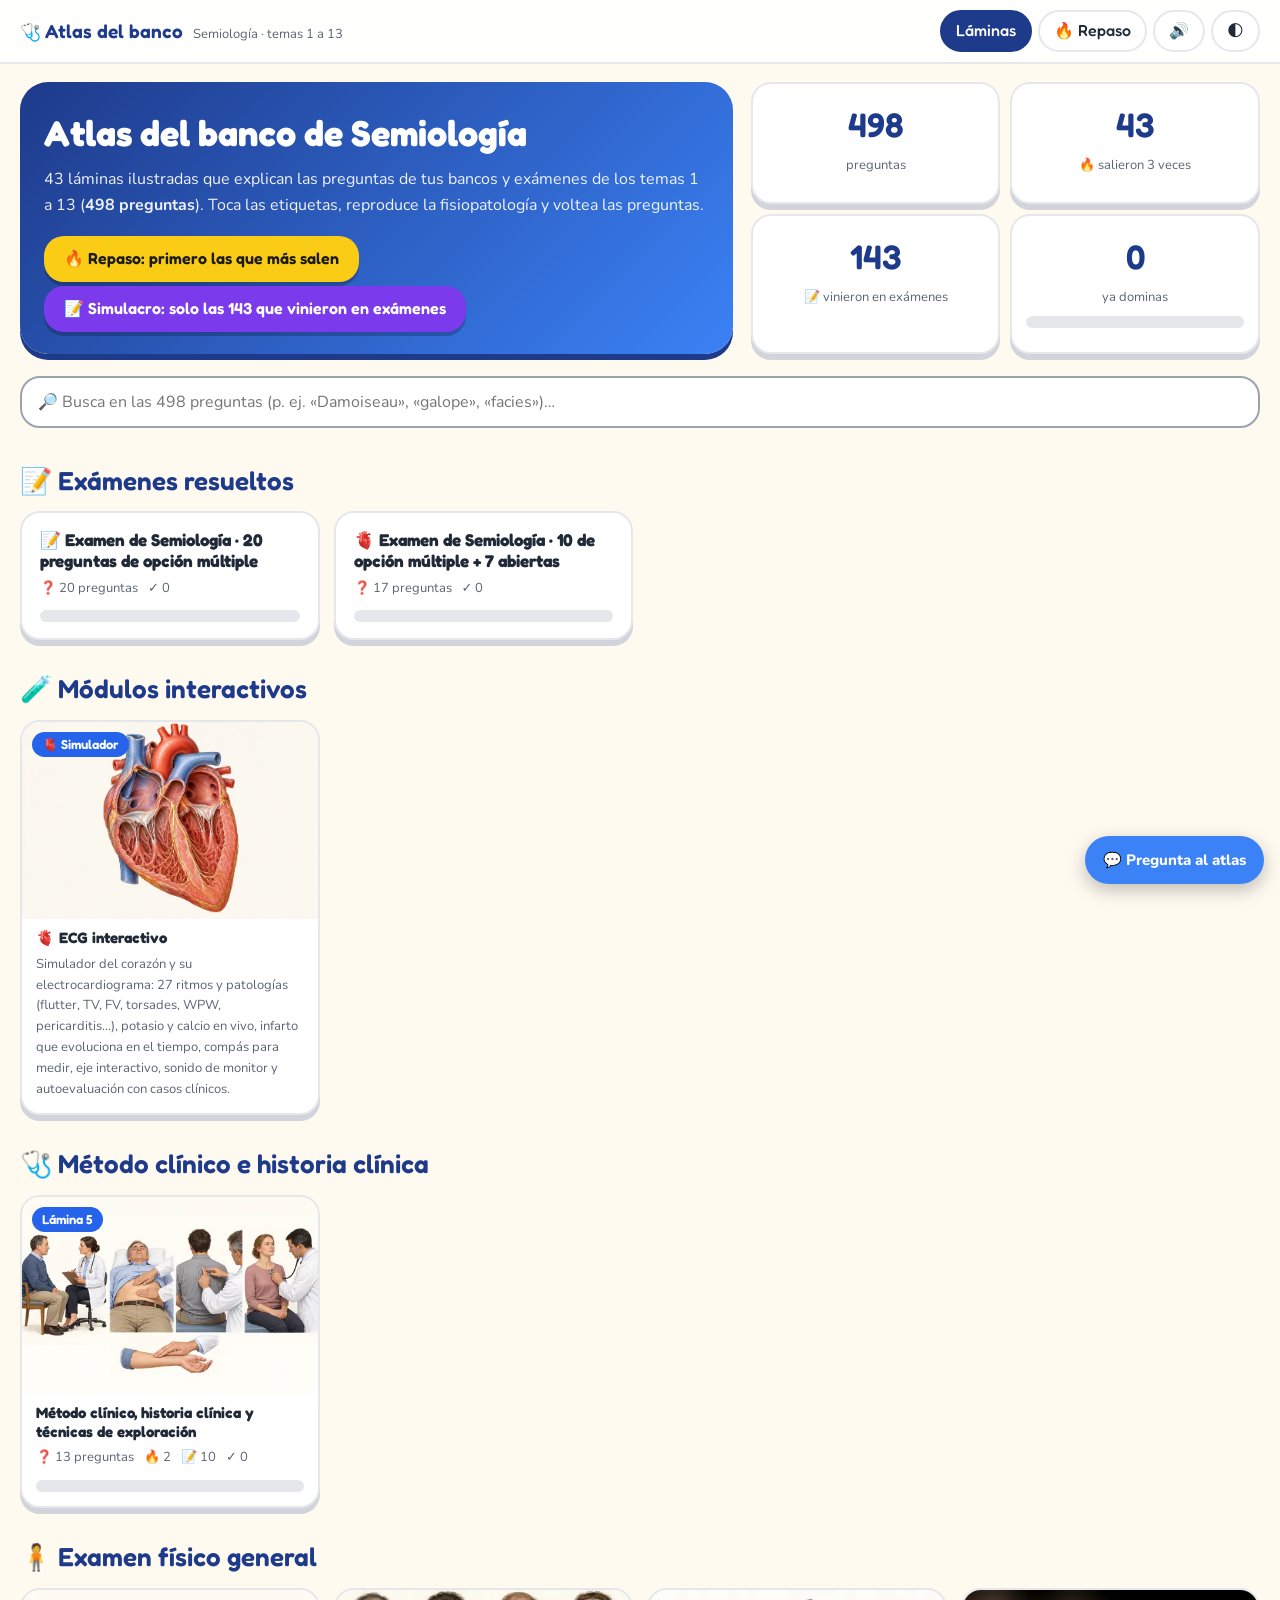
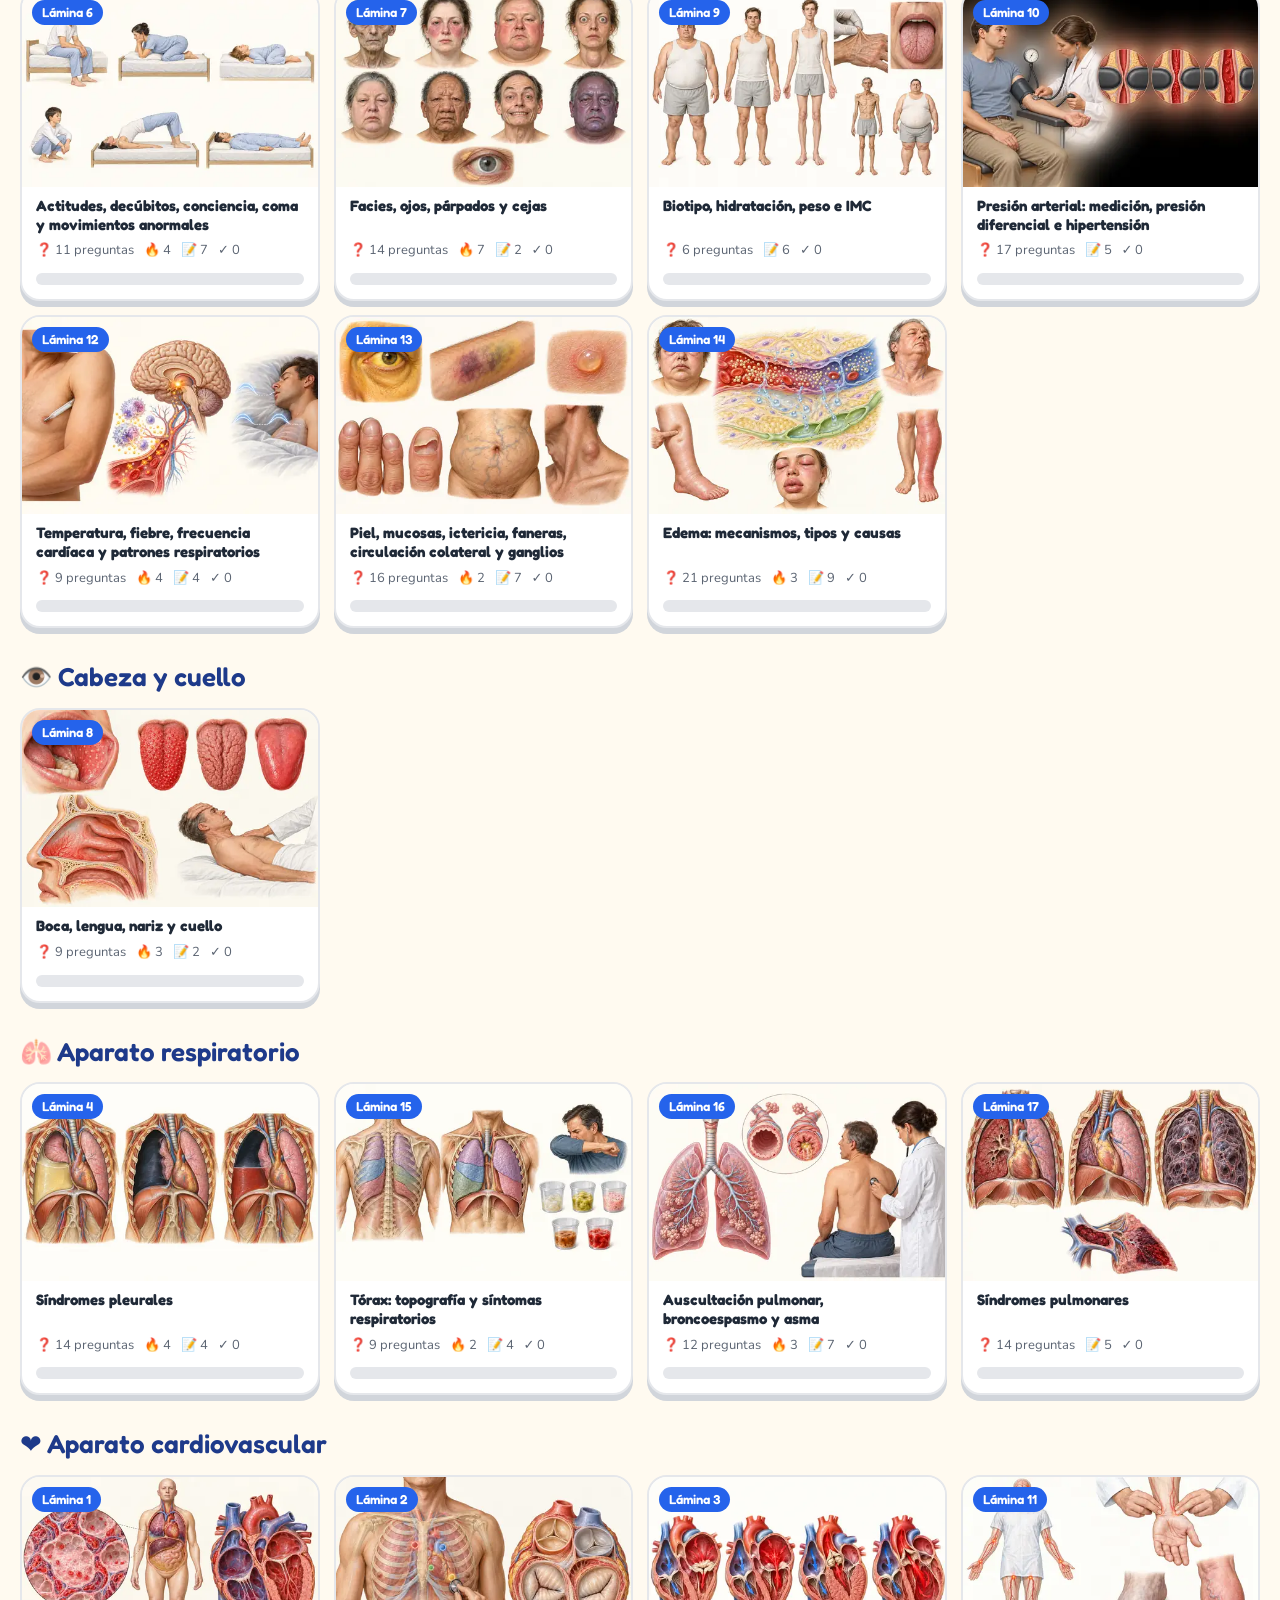
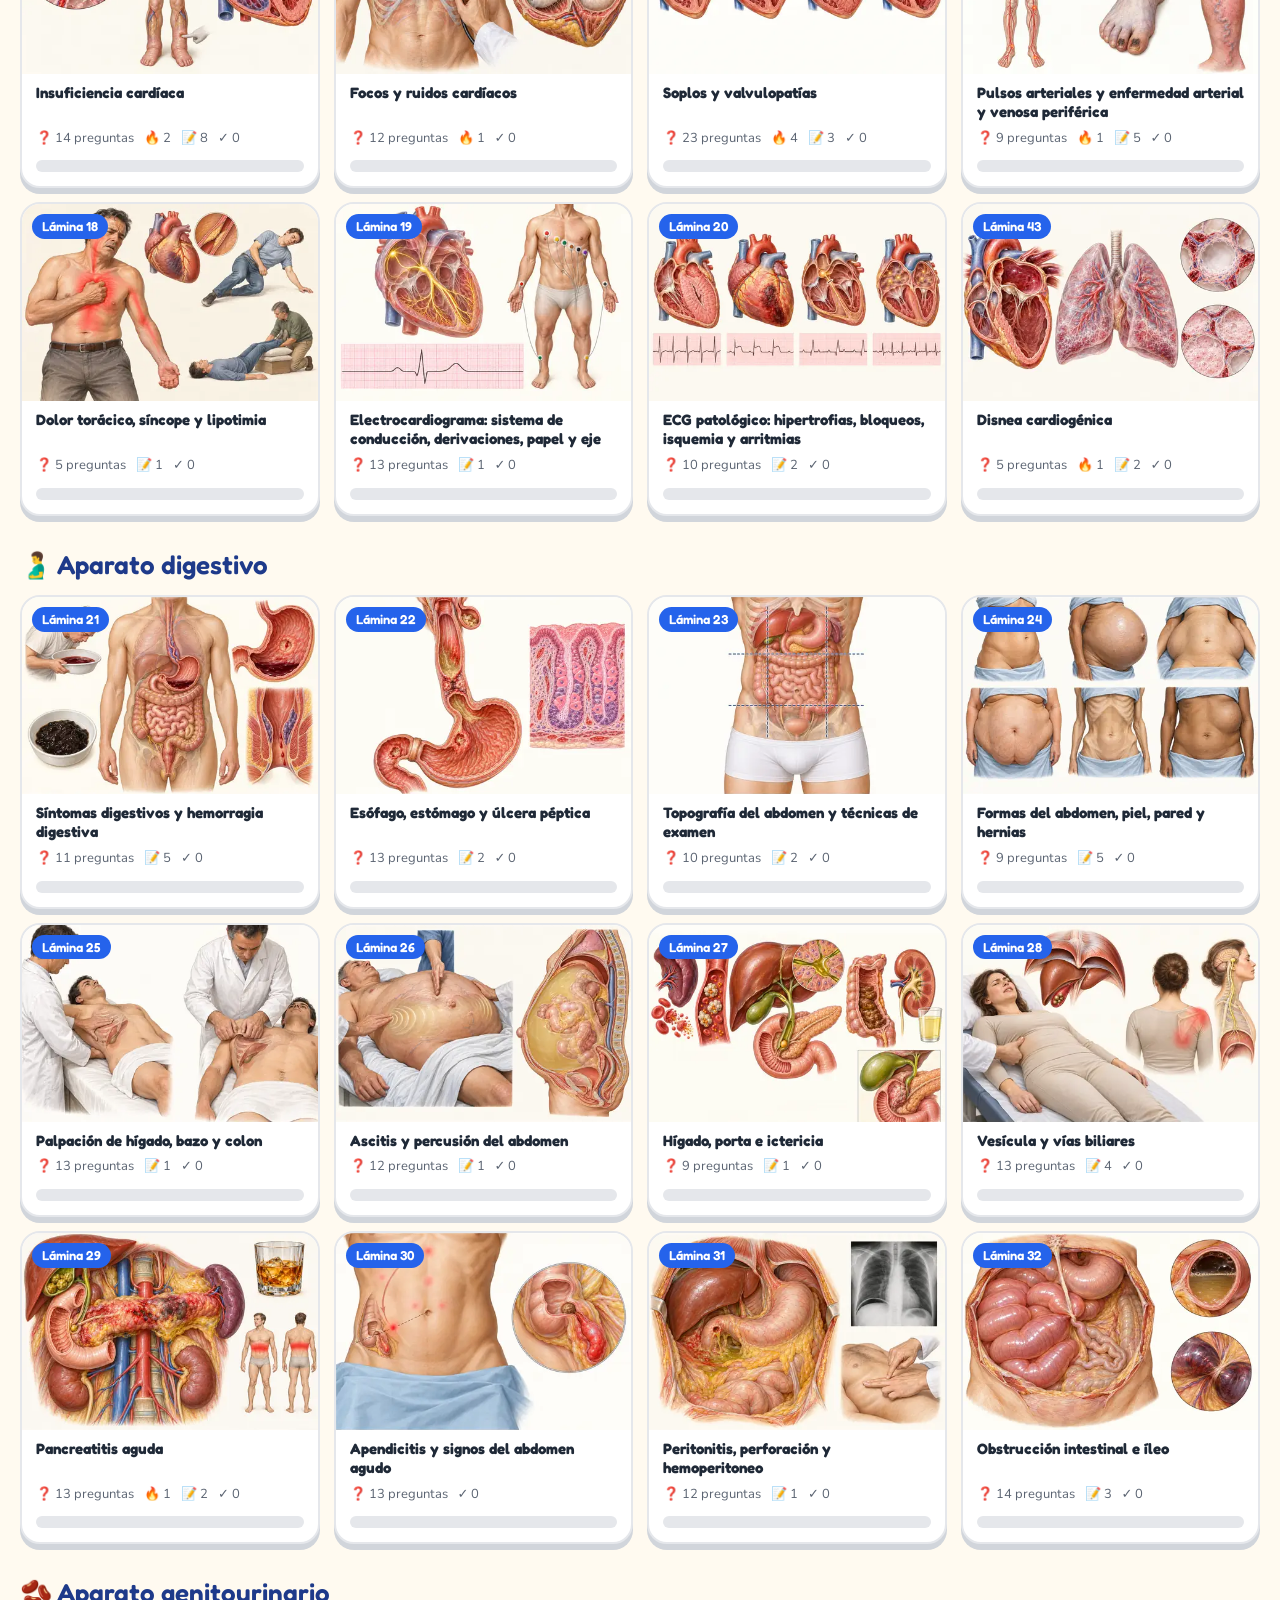
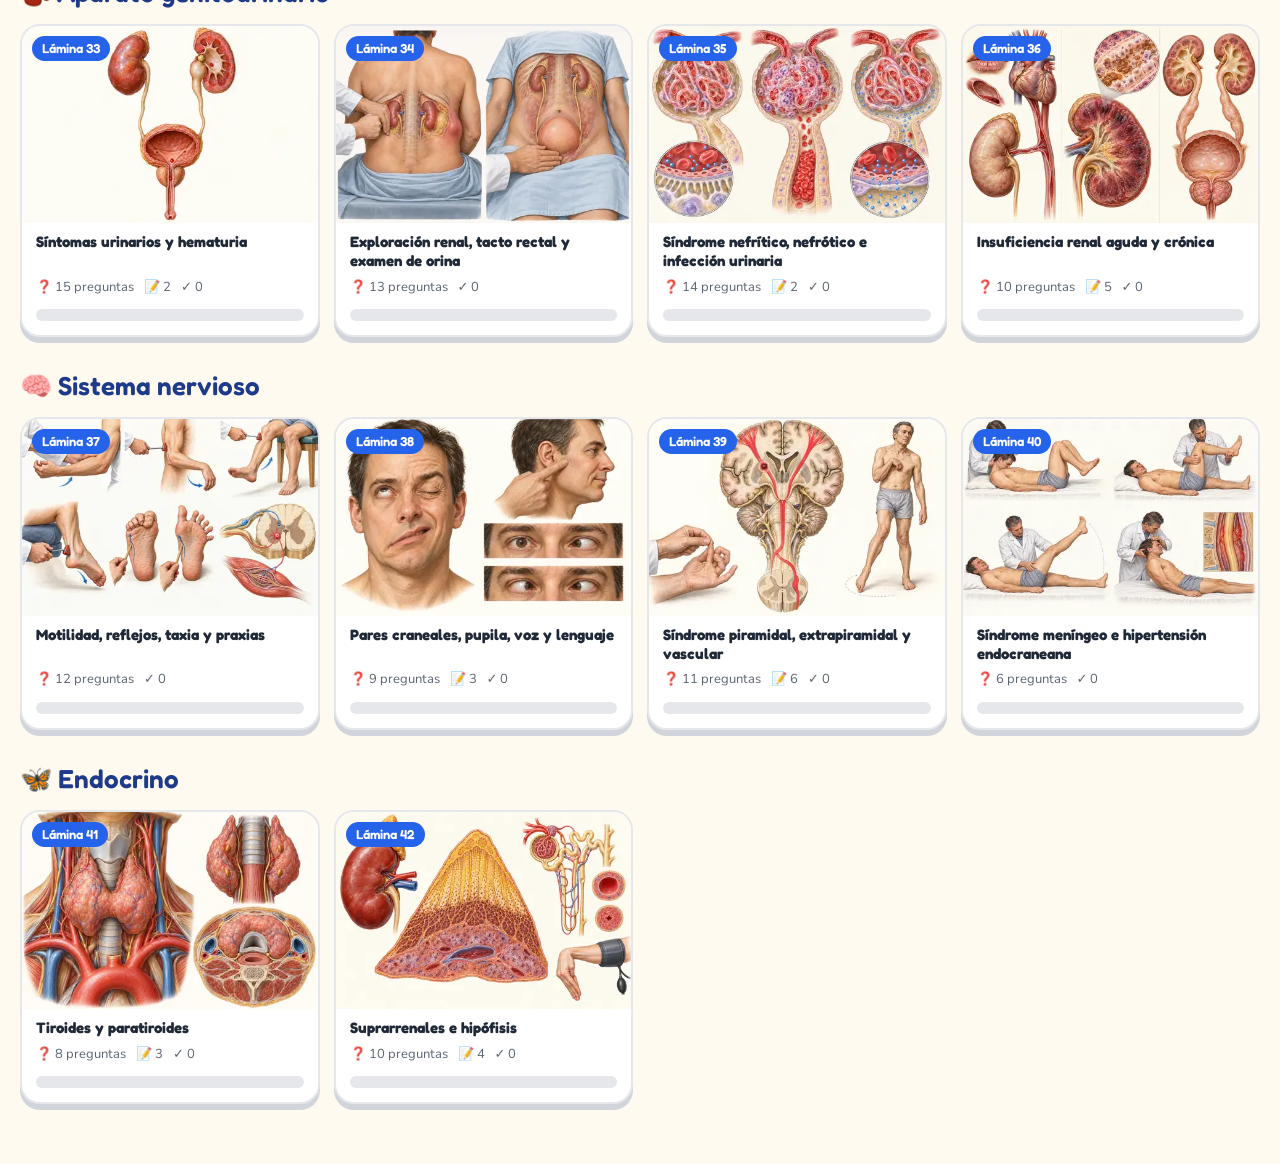
==== index.html @ 85ead76e "ECG ampliado: 27 patrones, compás, eje, potasio y calcio, infarto en el tiempo; animaciones corregid" ====
<!doctype html>
<html lang="es">
<head>
<meta charset="utf-8">
<meta name="viewport" content="width=device-width, initial-scale=1">
<title>Atlas del banco · Semiología</title>
<meta name="theme-color" content="#1d4f63">
<link rel="manifest" href="manifest.webmanifest">
<link rel="icon" href="icono-192.png">
<link rel="apple-touch-icon" href="icono-192.png">
<meta name="apple-mobile-web-app-capable" content="yes">
<meta name="mobile-web-app-capable" content="yes">
<meta name="apple-mobile-web-app-title" content="Atlas Semio">
<link rel="stylesheet" href="fonts.css?v=20261029162635">
<link rel="stylesheet" href="app.css?v=20261029162635">
</head>
<body>
<header class="barra">
  <a class="marca" href="#/">🩺 <b>Atlas del banco</b> <span>Semiología · temas 1 a 13</span></a>
  <nav>
    <a href="#/" data-nav="inicio">Láminas</a>
    <a href="#/repaso" data-nav="repaso">🔥 Repaso</a>
    <button id="tema-btn" title="Cambiar tema claro u oscuro">🌓</button>
  </nav>
</header>
<main id="vista"></main>
<div id="toast" role="status"></div>
<script src="datos.js?v=20261029162635"></script>
<script src="app.js?v=20261029162635"></script>
<script src="chat.js?v=20261029162635"></script>
<script>
// sin internet: el service worker guarda el atlas completo la primera vez que se abre con conexión
if ("serviceWorker" in navigator && location.protocol.startsWith("http")) {
  addEventListener("load", () => {
    const aviso = () => { const t = document.getElementById("toast"); t.textContent = "📥 Atlas guardado completo: ya funciona sin internet"; t.className = "bien ver"; setTimeout(() => t.classList.remove("ver"), 3500); };
    navigator.serviceWorker.addEventListener("message", ev => { if (ev.data === "atlas-completo") aviso(); });
    navigator.serviceWorker.register("sw.js").catch(() => {});
    // las láminas grandes se guardan después de que la página ya se ve (y se completan si faltara alguna)
    navigator.serviceWorker.ready.then(reg => setTimeout(() => reg.active && reg.active.postMessage("guardar-resto"), 1500));
  });
}
</script>
</body>
</html>
---- fonts.css ----
/* Fredoka y Nunito locales (latin y latin-ext): el atlas funciona sin internet */
@font-face {
  font-family: 'Fredoka';
  font-style: normal;
  font-weight: 500;
  font-stretch: 100%;
  font-display: swap;
  src: url(fonts/fredoka-latin-ext.woff2) format('woff2');
  unicode-range: U+0100-02BA, U+02BD-02C5, U+02C7-02CC, U+02CE-02D7, U+02DD-02FF, U+0304, U+0308, U+0329, U+1D00-1DBF, U+1E00-1E9F, U+1EF2-1EFF, U+2020, U+20A0-20AB, U+20AD-20C4, U+2113, U+2C60-2C7F, U+A720-A7FF;
}
@font-face {
  font-family: 'Fredoka';
  font-style: normal;
  font-weight: 500;
  font-stretch: 100%;
  font-display: swap;
  src: url(fonts/fredoka-latin.woff2) format('woff2');
  unicode-range: U+0000-00FF, U+0131, U+0152-0153, U+02BB-02BC, U+02C6, U+02DA, U+02DC, U+0304, U+0308, U+0329, U+2000-206F, U+20AC, U+2122, U+2191, U+2193, U+2212, U+2215, U+FEFF, U+FFFD;
}
@font-face {
  font-family: 'Fredoka';
  font-style: normal;
  font-weight: 600;
  font-stretch: 100%;
  font-display: swap;
  src: url(fonts/fredoka-latin-ext.woff2) format('woff2');
  unicode-range: U+0100-02BA, U+02BD-02C5, U+02C7-02CC, U+02CE-02D7, U+02DD-02FF, U+0304, U+0308, U+0329, U+1D00-1DBF, U+1E00-1E9F, U+1EF2-1EFF, U+2020, U+20A0-20AB, U+20AD-20C4, U+2113, U+2C60-2C7F, U+A720-A7FF;
}
@font-face {
  font-family: 'Fredoka';
  font-style: normal;
  font-weight: 600;
  font-stretch: 100%;
  font-display: swap;
  src: url(fonts/fredoka-latin.woff2) format('woff2');
  unicode-range: U+0000-00FF, U+0131, U+0152-0153, U+02BB-02BC, U+02C6, U+02DA, U+02DC, U+0304, U+0308, U+0329, U+2000-206F, U+20AC, U+2122, U+2191, U+2193, U+2212, U+2215, U+FEFF, U+FFFD;
}
@font-face {
  font-family: 'Fredoka';
  font-style: normal;
  font-weight: 700;
  font-stretch: 100%;
  font-display: swap;
  src: url(fonts/fredoka-latin-ext.woff2) format('woff2');
  unicode-range: U+0100-02BA, U+02BD-02C5, U+02C7-02CC, U+02CE-02D7, U+02DD-02FF, U+0304, U+0308, U+0329, U+1D00-1DBF, U+1E00-1E9F, U+1EF2-1EFF, U+2020, U+20A0-20AB, U+20AD-20C4, U+2113, U+2C60-2C7F, U+A720-A7FF;
}
@font-face {
  font-family: 'Fredoka';
  font-style: normal;
  font-weight: 700;
  font-stretch: 100%;
  font-display: swap;
  src: url(fonts/fredoka-latin.woff2) format('woff2');
  unicode-range: U+0000-00FF, U+0131, U+0152-0153, U+02BB-02BC, U+02C6, U+02DA, U+02DC, U+0304, U+0308, U+0329, U+2000-206F, U+20AC, U+2122, U+2191, U+2193, U+2212, U+2215, U+FEFF, U+FFFD;
}
@font-face {
  font-family: 'Nunito';
  font-style: normal;
  font-weight: 400;
  font-display: swap;
  src: url(fonts/nunito-latin-ext.woff2) format('woff2');
  unicode-range: U+0100-02BA, U+02BD-02C5, U+02C7-02CC, U+02CE-02D7, U+02DD-02FF, U+0304, U+0308, U+0329, U+1D00-1DBF, U+1E00-1E9F, U+1EF2-1EFF, U+2020, U+20A0-20AB, U+20AD-20C4, U+2113, U+2C60-2C7F, U+A720-A7FF;
}
@font-face {
  font-family: 'Nunito';
  font-style: normal;
  font-weight: 400;
  font-display: swap;
  src: url(fonts/nunito-latin.woff2) format('woff2');
  unicode-range: U+0000-00FF, U+0131, U+0152-0153, U+02BB-02BC, U+02C6, U+02DA, U+02DC, U+0304, U+0308, U+0329, U+2000-206F, U+20AC, U+2122, U+2191, U+2193, U+2212, U+2215, U+FEFF, U+FFFD;
}
@font-face {
  font-family: 'Nunito';
  font-style: normal;
  font-weight: 600;
  font-display: swap;
  src: url(fonts/nunito-latin-ext.woff2) format('woff2');
  unicode-range: U+0100-02BA, U+02BD-02C5, U+02C7-02CC, U+02CE-02D7, U+02DD-02FF, U+0304, U+0308, U+0329, U+1D00-1DBF, U+1E00-1E9F, U+1EF2-1EFF, U+2020, U+20A0-20AB, U+20AD-20C4, U+2113, U+2C60-2C7F, U+A720-A7FF;
}
@font-face {
  font-family: 'Nunito';
  font-style: normal;
  font-weight: 600;
  font-display: swap;
  src: url(fonts/nunito-latin.woff2) format('woff2');
  unicode-range: U+0000-00FF, U+0131, U+0152-0153, U+02BB-02BC, U+02C6, U+02DA, U+02DC, U+0304, U+0308, U+0329, U+2000-206F, U+20AC, U+2122, U+2191, U+2193, U+2212, U+2215, U+FEFF, U+FFFD;
}
@font-face {
  font-family: 'Nunito';
  font-style: normal;
  font-weight: 700;
  font-display: swap;
  src: url(fonts/nunito-latin-ext.woff2) format('woff2');
  unicode-range: U+0100-02BA, U+02BD-02C5, U+02C7-02CC, U+02CE-02D7, U+02DD-02FF, U+0304, U+0308, U+0329, U+1D00-1DBF, U+1E00-1E9F, U+1EF2-1EFF, U+2020, U+20A0-20AB, U+20AD-20C4, U+2113, U+2C60-2C7F, U+A720-A7FF;
}
@font-face {
  font-family: 'Nunito';
  font-style: normal;
  font-weight: 700;
  font-display: swap;
  src: url(fonts/nunito-latin.woff2) format('woff2');
  unicode-range: U+0000-00FF, U+0131, U+0152-0153, U+02BB-02BC, U+02C6, U+02DA, U+02DC, U+0304, U+0308, U+0329, U+2000-206F, U+20AC, U+2122, U+2191, U+2193, U+2212, U+2215, U+FEFF, U+FFFD;
}
@font-face {
  font-family: 'Nunito';
  font-style: normal;
  font-weight: 800;
  font-display: swap;
  src: url(fonts/nunito-latin-ext.woff2) format('woff2');
  unicode-range: U+0100-02BA, U+02BD-02C5, U+02C7-02CC, U+02CE-02D7, U+02DD-02FF, U+0304, U+0308, U+0329, U+1D00-1DBF, U+1E00-1E9F, U+1EF2-1EFF, U+2020, U+20A0-20AB, U+20AD-20C4, U+2113, U+2C60-2C7F, U+A720-A7FF;
}
@font-face {
  font-family: 'Nunito';
  font-style: normal;
  font-weight: 800;
  font-display: swap;
  src: url(fonts/nunito-latin.woff2) format('woff2');
  unicode-range: U+0000-00FF, U+0131, U+0152-0153, U+02BB-02BC, U+02C6, U+02DA, U+02DC, U+0304, U+0308, U+0329, U+2000-206F, U+20AC, U+2122, U+2191, U+2193, U+2212, U+2215, U+FEFF, U+FFFD;
}
---- app.css ----
/* Atlas del banco · Semiología — estilos */
:root{
  --fondo:#f3efe7;--papel:#ffffff;--tx:#24323a;--tx2:#5d6b72;--borde:#e3ddd2;
  --az:#1d4f63;--azc:#2f6db0;--ro:#8e2c35;--ve:#6a9a3a;--na:#c06a1c;--mo:#5b3d8a;--am:#f2b705;
  --ok:#2e7d32;--mal:#c62828;--sombra:0 1px 3px rgba(0,0,0,.12),0 4px 14px rgba(0,0,0,.06);
}
@media (prefers-color-scheme:dark){:root:not([data-theme="light"]){
  --fondo:#141a1e;--papel:#1e262c;--tx:#e6ecef;--tx2:#9aa8b0;--borde:#2c373e;--az:#7cc3dd;--azc:#6aa7ea;
  --ro:#e07a84;--mo:#b79cf0;--sombra:0 1px 3px rgba(0,0,0,.5)}}
:root[data-theme="dark"]{--fondo:#141a1e;--papel:#1e262c;--tx:#e6ecef;--tx2:#9aa8b0;--borde:#2c373e;--az:#7cc3dd;
  --azc:#6aa7ea;--ro:#e07a84;--mo:#b79cf0;--sombra:0 1px 3px rgba(0,0,0,.5)}
*{box-sizing:border-box}
html,body{overflow-x:hidden;margin:0;background:var(--fondo);color:var(--tx);font-family:"Segoe UI",Calibri,system-ui,Arial,sans-serif;line-height:1.45}
a{color:var(--azc)}
button{font:inherit;cursor:pointer}
.barra{position:sticky;top:0;z-index:50;display:flex;align-items:center;justify-content:space-between;gap:12px;
  padding:10px 20px;background:color-mix(in srgb,var(--papel) 92%,transparent);backdrop-filter:blur(8px);border-bottom:1px solid var(--borde)}
.marca{color:var(--tx);text-decoration:none;font-size:17px}.marca span{color:var(--tx2);font-size:13px;margin-left:6px}
.barra nav{display:flex;gap:6px;align-items:center}
.barra nav a,.barra nav button{padding:6px 12px;border-radius:999px;text-decoration:none;color:var(--tx);border:1px solid var(--borde);background:var(--papel)}
.barra nav a.act{background:var(--az);color:#fff;border-color:var(--az)}
main{max-width:1500px;margin:0 auto;padding:18px 20px 60px}
h1{margin:4px 0 4px;color:var(--az);font-size:clamp(22px,3vw,32px);letter-spacing:-.3px}
h1 small{font-size:.5em;color:var(--tx2);font-weight:500;margin-left:6px}
h2{color:var(--az);margin:28px 0 10px;font-size:22px;display:flex;align-items:center;gap:10px}
.lema{color:var(--tx2);max-width:1100px;margin-bottom:14px}
.lema b.i,.i-t{color:var(--azc)} .lema b.d,.d-t{color:var(--ro)}
mark{background:#ffe98a;color:#1b1b1b;padding:0 2px;border-radius:2px}
.res{text-decoration:underline;text-decoration-color:var(--mal);text-decoration-thickness:2px;font-weight:700}
.cx{color:var(--mo);font-weight:700}
b.n{color:var(--ok)} b.a{color:var(--mal)} b.b{color:#1565c0}
.lt,.lt2{text-indent:0;display:inline-grid;place-items:center;width:1.35em;height:1.35em;border-radius:50%;background:var(--am);
  border:1.5px solid #1b1b1b;color:#1b1b1b;font-weight:800;font-size:.8em;vertical-align:.05em;cursor:pointer}
.ref{display:inline-grid;place-items:center;min-width:1.45em;height:1.45em;padding:0 .2em;border-radius:999px;background:var(--azc);
  color:#fff;font-size:.78em;font-weight:700;cursor:pointer;margin:0 1px;text-decoration:none;vertical-align:.08em}
.ref:hover,.lt2:hover,.lt:hover{transform:scale(1.15)}

/* ---------- inicio ---------- */
.portada{display:grid;grid-template-columns:1.4fr 1fr;gap:18px;align-items:stretch;margin-bottom:8px}
.portada .hola{background:linear-gradient(135deg,var(--az),#2f6db0);color:#fff;border-radius:18px;padding:22px 24px;box-shadow:var(--sombra)}
.portada .hola h1{color:#fff;margin:0 0 6px}.portada .hola p{margin:0 0 14px;opacity:.92}
.btn{display:inline-flex;align-items:center;gap:6px;padding:9px 16px;border-radius:999px;border:0;background:var(--am);color:#1b1b1b;font-weight:700;text-decoration:none}
.btn.sec{background:var(--papel);color:var(--tx);border:1px solid var(--borde)}
.btn.chico{padding:6px 12px;font-size:14px}
.stats{display:grid;grid-template-columns:repeat(3,1fr);gap:10px}
.stat{background:var(--papel);border-radius:14px;padding:14px;box-shadow:var(--sombra);text-align:center}
.stat b{display:block;font-size:28px;color:var(--az)}.stat span{color:var(--tx2);font-size:13px}
.barra-prog{height:10px;border-radius:99px;background:var(--borde);overflow:hidden;margin-top:6px}
.barra-prog i{display:block;height:100%;background:linear-gradient(90deg,var(--ve),var(--ok));transition:width .6s}
.buscar{width:100%;padding:12px 16px;border-radius:12px;border:1px solid var(--borde);background:var(--papel);color:var(--tx);font-size:16px;margin:14px 0 4px}
.resultados{display:grid;gap:6px;margin-bottom:10px}
.resultados a{display:block;background:var(--papel);border-radius:10px;padding:8px 12px;color:var(--tx);text-decoration:none;border-left:4px solid var(--azc)}
.resultados a small{color:var(--tx2)}
.grid-lam{display:grid;grid-template-columns:repeat(auto-fill,minmax(250px,1fr));gap:14px}
.tarj{background:var(--papel);border-radius:16px;overflow:hidden;box-shadow:var(--sombra);text-decoration:none;color:var(--tx);
  display:flex;flex-direction:column;transition:transform .2s,box-shadow .2s}
.tarj:hover{transform:translateY(-3px);box-shadow:0 8px 24px rgba(0,0,0,.14)}
.tarj .mini{aspect-ratio:3/2;background-size:cover;background-position:center;position:relative}
.tarj .mini span{position:absolute;left:10px;top:10px;background:var(--az);color:#fff;border-radius:999px;padding:2px 10px;font-weight:700;font-size:13px}
.tarj .cuerpo{padding:10px 14px 14px;display:flex;flex-direction:column;gap:6px;flex:1}
.tarj .cuerpo b{font-size:15px;line-height:1.25}
.tarj .meta{color:var(--tx2);font-size:13px;display:flex;gap:10px;flex-wrap:wrap;margin-top:auto}

/* ---------- lámina ---------- */
.migas{font-size:14px;color:var(--tx2);margin-bottom:4px}.migas a{text-decoration:none}
.pestanas{display:flex;gap:6px;flex-wrap:wrap;margin:6px 0 14px;position:sticky;top:52px;z-index:40;padding:6px 0;background:var(--fondo)}
.pestanas a{padding:7px 14px;border-radius:999px;background:var(--papel);border:1px solid var(--borde);color:var(--tx);text-decoration:none;font-size:14px}
.pestanas a:hover{border-color:var(--azc)}
.zona{display:grid;grid-template-columns:minmax(0,1fr) 360px;gap:18px;align-items:start}
.marco{background:var(--papel);border-radius:16px;padding:10px;box-shadow:var(--sombra)}
.controles{display:flex;gap:6px;flex-wrap:wrap;margin-bottom:8px;align-items:center}
.controles .btn{font-size:14px;padding:7px 13px}
.controles .btn.on{background:var(--az);color:#fff}
.quiz-msg{margin-left:auto;font-weight:700;color:var(--az)}
.lienzo{position:relative;width:100%;container-type:inline-size;border-radius:10px;overflow:hidden;user-select:none}
.lienzo img{width:100%;display:block}
.lienzo svg{position:absolute;inset:0;width:100%;height:100%;pointer-events:none;overflow:visible}
.lienzo line,.lienzo ellipse{opacity:0;animation:trazo .5s ease-out forwards}
@keyframes trazo{to{opacity:1}}
.et{position:absolute;background:#fff;color:#1b1b1b;border:max(1px,.17cqw) solid #1b1b1b;border-radius:1.04cqw;padding:.47cqw 1.04cqw;
  font-size:1.39cqw;font-weight:700;line-height:1.15;text-align:center;box-shadow:0 .1cqw .3cqw rgba(0,0,0,.3);
  white-space:nowrap;cursor:pointer;opacity:0;animation:aparece .45s cubic-bezier(.2,.8,.3,1.2) forwards;transition:filter .25s,opacity .25s,box-shadow .2s}
.et .n{display:inline-block;min-width:2.18cqw;height:2.18cqw;line-height:2.18cqw;border-radius:99px;color:#fff;font-size:1.28cqw;margin-right:.6cqw;padding:0 .3cqw;text-align:center}
.et.i .n{background:#2f6db0}.et.d .n{background:#8e2c35}.et.g .n{background:#555}
.et .s{display:block;font-weight:500;font-size:1.24cqw;color:#444}
.et:hover,.et.foco{box-shadow:0 0 0 .35cqw var(--am),0 .3cqw 1cqw rgba(0,0,0,.35);z-index:5}
@keyframes aparece{from{opacity:0;scale:.6}to{opacity:1;scale:1}}
.lienzo.dim .et:not(.foco){opacity:.25!important;filter:grayscale(1)}
.lienzo.dim line{opacity:.25}.lienzo.dim line.foco{opacity:1}
.mk{position:absolute;translate:-50% -50%;width:2.7cqw;height:2.7cqw;border-radius:50%;background:var(--am);color:#1b1b1b;
  border:.25cqw solid #1b1b1b;font-weight:800;font-size:1.46cqw;display:grid;place-items:center;
  box-shadow:0 0 0 .2cqw #fff,0 .2cqw .6cqw rgba(0,0,0,.4);z-index:3;cursor:pointer;animation:late 2.4s ease-in-out infinite}
@keyframes late{0%,100%{box-shadow:0 0 0 .2cqw #fff,0 0 0 .2cqw rgba(242,183,5,.0)}50%{box-shadow:0 0 0 .2cqw #fff,0 0 0 1.1cqw rgba(242,183,5,.35)}}
.mk.brilla{animation:brilla .9s ease-in-out 3}
@keyframes brilla{50%{scale:1.6}}
.pin{position:absolute;translate:-50% -50%;width:3cqw;height:3cqw;border-radius:50%;background:var(--azc);color:#fff;border:.3cqw solid #fff;
  font-weight:800;font-size:1.4cqw;display:grid;place-items:center;cursor:pointer;z-index:4;box-shadow:0 .2cqw .8cqw rgba(0,0,0,.45);transition:scale .2s,background .3s}
.pin:hover{scale:1.25}.pin.bien{background:var(--ok)}.pin.malo{background:var(--mal);animation:sacude .4s}
@keyframes sacude{25%{translate:-60% -50%}75%{translate:-40% -50%}}
.lienzo.quiz .et,.lienzo.quiz line{display:none}.lienzo.quiz .et.revelada{display:block}
.lado{display:flex;flex-direction:column;gap:12px;position:sticky;top:110px}
.caja{background:var(--papel);border-radius:14px;padding:14px 16px;box-shadow:var(--sombra)}
.caja h3{margin:0 0 8px;color:var(--az);font-size:17px}
.caja p{margin:0 0 8px}
.caja.tip{background:color-mix(in srgb,var(--mo) 13%,var(--papel));border-left:5px solid var(--mo)}
.caja.num{border-left:5px solid var(--na)}
.caja.num ul{list-style:none;margin:0;padding:0}.caja.num li{margin:0 0 8px;padding-left:1.9em;text-indent:-1.9em;font-size:14.5px}
.caja.info{border-left:5px solid var(--azc);animation:entra .35s}
@keyframes entra{from{opacity:0;translate:0 8px}}
.caja.info .qmini{border-top:1px solid var(--borde);padding-top:8px;margin-top:8px;font-size:14px}
.fuente{font-size:12px;color:var(--tx2);margin-top:8px}

/* cadena */
.cad-ctl{display:flex;gap:8px;align-items:center;margin-bottom:10px;flex-wrap:wrap}
.pasos{display:flex;gap:10px;align-items:stretch}
.paso{flex:1;border-radius:16px;color:#fff;padding:14px;display:flex;flex-direction:column;gap:8px;min-width:0;
  transition:opacity .5s,translate .5s,filter .5s;cursor:pointer}
.pasos.oculto .paso:not(.visto){opacity:.12;filter:grayscale(1);translate:0 10px}
.paso .t{font-size:17px;font-weight:800;text-align:center}
.paso .m{font-size:14.5px;line-height:1.4}.paso .m .cx{color:#fff3a8}
.paso .pr{margin-top:auto;background:rgba(255,255,255,.94);color:#1b1b1b;border-radius:10px;padding:9px 11px;font-size:14px}
.paso .pr .rf{display:block;color:#555;font-size:12.5px;margin-top:4px}
.paso.activo{outline:4px solid var(--am);outline-offset:3px}
.p1{background:#7a9a3a}.p2{background:#1d4f63}.p3{background:#2f6db0}.p4{background:#8e2c35}.p5{background:#c06a1c}
.flecha{flex:none;width:26px;display:grid;place-items:center;color:var(--tx2);font-size:24px;font-weight:800;transition:opacity .4s}
.pasos.oculto .flecha:not(.visto){opacity:0}
.extra{display:grid;grid-template-columns:1fr 1fr;gap:12px;margin-top:12px}
.extra>div{background:var(--papel);border-radius:14px;padding:12px 14px;border-left:5px solid var(--ve);box-shadow:var(--sombra)}
.extra>div.k{border-left-color:var(--mo)}
.esc{background:var(--papel);border-radius:14px;padding:12px 14px;margin-top:12px;border-left:5px solid #2f6db0;box-shadow:var(--sombra)}
.esc.d{border-left-color:#8e2c35}
.esc .et2{font-weight:800;color:var(--az);margin-bottom:8px}
.esl{display:flex;gap:6px;align-items:stretch}
.esl span.e{flex:1;background:color-mix(in srgb,#2f6db0 12%,var(--papel));border-radius:10px;padding:8px 10px;font-size:14px;
  transition:opacity .4s,background .4s}
.esc.anim .esl span.e:not(.visto){opacity:.2}
.esc.d .esl span.e{background:color-mix(in srgb,#8e2c35 12%,var(--papel))}
.esl span.e.fin{background:#2f6db0;color:#fff}.esc.d .esl span.e.fin{background:#8e2c35}
.esl i{font-style:normal;font-weight:800;color:var(--tx2);display:grid;place-items:center}
.libre{margin-top:14px;background:var(--papel);border-radius:14px;padding:12px;box-shadow:var(--sombra);overflow-x:auto}
.libre svg{max-width:100%;height:auto}

/* preguntas */
.filtros{display:flex;gap:6px;flex-wrap:wrap;margin-bottom:12px;align-items:center}
.filtros button{padding:6px 12px;border-radius:999px;border:1px solid var(--borde);background:var(--papel);color:var(--tx);font-size:14px}
.filtros button.on{background:var(--az);color:#fff;border-color:var(--az)}
.filtros .cuenta{margin-left:auto;color:var(--tx2);font-size:14px}
.fichas{display:grid;grid-template-columns:repeat(auto-fill,minmax(340px,1fr));gap:12px}
.ficha{perspective:1400px;min-height:190px}
.ficha .giro{position:relative;width:100%;height:100%;min-height:190px;transition:transform .6s cubic-bezier(.3,.7,.3,1);transform-style:preserve-3d}
.ficha.vuelta .giro{transform:rotateY(180deg)}
.cara{position:absolute;inset:0;backface-visibility:hidden;background:var(--papel);border-radius:14px;padding:14px 16px;box-shadow:var(--sombra);
  border-left:6px solid #555;display:flex;flex-direction:column;gap:8px;overflow:auto}
.ficha.i .cara{border-left-color:#2f6db0}.ficha.d .cara{border-left-color:#8e2c35}
.cara.atras{transform:rotateY(180deg)}
.cara .h{display:flex;gap:10px;align-items:flex-start;font-weight:700}
.cara .num{flex:none;width:28px;height:28px;border-radius:50%;background:#555;color:#fff;display:grid;place-items:center;font-size:14px}
.ficha.i .num{background:#2f6db0}.ficha.d .num{background:#8e2c35}
.badge{font-size:12px;padding:2px 8px;border-radius:999px;color:#fff;white-space:nowrap;margin-left:auto}
.b2{background:var(--na)}.b3{background:var(--mal)}
.badges{margin-left:auto;display:flex;flex-wrap:wrap;gap:4px;justify-content:flex-end}.badges .badge{margin-left:0}
.bx{background:#5b3fa0}
.clave{font-size:15px;color:var(--ok);font-weight:600;margin-bottom:4px}
.exs{font-size:12.5px;color:var(--tx2);border-left:3px solid #5b3fa0;padding:4px 8px;margin-top:6px;background:rgba(91,63,160,.08);border-radius:4px}
.btn.ex{background:#5b3fa0;margin-left:6px}
.op{color:var(--tx2);font-size:14px}
.pista{margin-top:auto;color:var(--tx2);font-size:13px;text-align:center}
.r{font-size:15px}.r::before{content:"R (banco): ";font-weight:700;color:var(--ok)}
.r.sb::before{content:"R (tu teoría): ";color:var(--azc)}
div.ok{font-size:14px;color:var(--mal)}div.ok::before{content:"⚠️ Según tu teoría: ";font-weight:700}
.x{font-size:14.5px}.x::before{content:"💡 "}
.truco{font-size:14px;color:var(--mo)}.truco::before{content:"🧠 "}
.marcar{display:flex;gap:8px;margin-top:auto}
.marcar button{flex:1;padding:7px;border-radius:10px;border:1px solid var(--borde);background:var(--papel);color:var(--tx);font-weight:700}
.marcar button.si.on{background:var(--ok);color:#fff;border-color:var(--ok)}
.marcar button.no.on{background:var(--mal);color:#fff;border-color:var(--mal)}
.ficha.resalta .cara{box-shadow:0 0 0 4px var(--am),var(--sombra)}
.estado-ok .cara.frente{background:color-mix(in srgb,var(--ok) 8%,var(--papel))}
.tabla{width:100%;border-collapse:collapse;background:var(--papel);border-radius:14px;overflow:hidden;box-shadow:var(--sombra);font-size:14.5px}
.tabla th{background:var(--az);color:#fff;padding:9px 12px;text-align:left}
.tabla td{padding:8px 12px;border-bottom:1px solid var(--borde);vertical-align:top}
.tabla td:first-child{font-weight:700}
.tabla-wrap{overflow-x:auto}

/* repaso */
.repaso{max-width:760px;margin:0 auto}
.repaso .ficha{min-height:340px}.repaso .ficha .giro{min-height:340px}
.repaso .cara{font-size:16px}
.repaso .nav{display:flex;justify-content:space-between;align-items:center;margin-top:14px;gap:8px}
.kbd{font-size:12px;color:var(--tx2);text-align:center;margin-top:8px}
#toast{position:fixed;left:50%;bottom:24px;translate:-50% 20px;opacity:0;background:var(--az);color:#fff;padding:10px 18px;border-radius:999px;
  transition:opacity .3s,translate .3s;z-index:99;pointer-events:none}
#toast.ver{opacity:1;translate:-50% 0}

@media (max-width:1100px){.zona{grid-template-columns:minmax(0,1fr)}.lado{position:static}.portada{grid-template-columns:1fr}}
@media (max-width:820px){
  .pasos{flex-direction:column}.flecha{transform:rotate(90deg);width:auto;height:22px}
  .extra{grid-template-columns:1fr}.esl{flex-direction:column}.esl i{transform:rotate(90deg)}
  .lienzo:not(.quiz) .et{display:none}.lienzo:not(.quiz) line{display:none}
  .lienzo .pin.movil{display:grid}
  main{padding:12px 12px 50px}.fichas{grid-template-columns:1fr}.stats{grid-template-columns:repeat(3,1fr)}
  .barra .marca span{display:none}
  .barra{padding:8px 10px}.barra nav a,.barra nav button{padding:5px 9px;font-size:14px}.marca b{font-size:15px}
  .zona>div,.marco{min-width:0}
}
.pin.movil{display:none}
@media (prefers-reduced-motion:reduce){*{animation:none!important;transition:none!important}.et,.lienzo line,.lienzo ellipse{opacity:1}}

/* ---------- carrusel de fichas ---------- */
.carrusel{position:relative;margin:0 -20px}
.pista-c{position:relative;display:flex;gap:18px;overflow-x:auto;scroll-snap-type:x mandatory;padding:18px max(20px,calc(50% - 350px)) 26px;
  scrollbar-width:none;cursor:grab;overscroll-behavior-x:contain}
.pista-c::-webkit-scrollbar{display:none}
.pista-c.arrastra{cursor:grabbing;scroll-snap-type:none}
.pista-c .ficha{flex:0 0 min(700px,86%);scroll-snap-align:center;min-height:360px;opacity:.38;transform:scale(.9);
  transition:opacity .35s,transform .35s;perspective:1600px}
.pista-c .ficha.actual{opacity:1;transform:scale(1)}
.pista-c .ficha .giro{min-height:360px}
.pista-c .cara{padding:22px 26px;gap:12px;font-size:16px}
.pista-c .cara .h{font-size:19px;line-height:1.35}
.pista-c .cara .num{width:34px;height:34px;font-size:16px}
.pista-c .cara.frente{justify-content:center}
.pista-c .cara.frente .pista{margin-top:18px;font-size:14px}
.pista-c .r{font-size:17px}.pista-c .x{font-size:15.5px}
.pista-c .ficha:not(.actual) .cara{pointer-events:none}
.pista-c .ficha:not(.actual){cursor:pointer}
.cnav{position:absolute;top:50%;translate:0 -50%;z-index:5;width:48px;height:48px;border-radius:50%;border:1px solid var(--borde);
  background:var(--papel);color:var(--tx);font-size:30px;line-height:1;box-shadow:var(--sombra);display:grid;place-items:center;transition:opacity .2s,scale .2s}
.cnav:hover:not(:disabled){scale:1.1}.cnav:disabled{opacity:.25;cursor:default}
.cnav.prev{left:max(8px,calc(50% - 410px))}.cnav.next{right:max(8px,calc(50% - 410px))}
.c-pie{display:flex;flex-direction:column;align-items:center;gap:8px;margin-top:-6px}
#c-pos{font-weight:700;color:var(--az)}
.puntos{display:flex;flex-wrap:wrap;justify-content:center;gap:6px;max-width:760px}
.pt{width:11px;height:11px;border-radius:50%;border:0;padding:0;background:var(--borde);transition:transform .2s,background .2s}
.pt.fuego{box-shadow:0 0 0 2px var(--na) inset}
.pt.ok{background:var(--ok)}.pt.mal{background:var(--mal)}
.pt.on{transform:scale(1.6);background:var(--az)}
@media (max-width:820px){.carrusel{margin:0 -12px}.pista-c{padding:14px 7% 22px;gap:10px}.pista-c .ficha{flex-basis:86%}
  .cnav{display:none}.pista-c .cara{padding:16px 18px;font-size:15px}.pista-c .cara .h{font-size:17px}.c-pie .kbd{display:none}}
.repaso .cara.frente{justify-content:center}.repaso .cara .h{font-size:20px}
.op{margin:0;padding-left:1.6em}.op li{margin:2px 0}.op li::marker{font-weight:700;color:var(--azc)}

/* ---------- carrusel de imágenes (diapositivas) ---------- */
.dtabs{display:flex;gap:6px;overflow-x:auto;margin-bottom:8px;padding-bottom:2px;scrollbar-width:thin}
.dtabs button{flex:none;padding:6px 12px;border-radius:999px;border:1px solid var(--borde);background:var(--papel);color:var(--tx);font-size:13.5px;white-space:nowrap}
.dtabs button b{display:inline-grid;place-items:center;width:20px;height:20px;border-radius:50%;background:var(--borde);margin-right:4px;font-size:12px}
.dtabs button.on{background:var(--az);color:#fff;border-color:var(--az)}.dtabs button.on b{background:var(--am);color:#1b1b1b}
.dflecha{position:absolute;top:50%;translate:0 -50%;z-index:6;width:4.2cqw;height:4.2cqw;min-width:34px;min-height:34px;border-radius:50%;
  border:0;background:rgba(20,30,36,.55);color:#fff;font-size:max(22px,2.6cqw);line-height:1;display:grid;place-items:center;opacity:.55;transition:opacity .2s,scale .2s}
.lienzo:hover .dflecha{opacity:1}.dflecha:hover{scale:1.1}
.dflecha.prev{left:.8cqw}.dflecha.next{right:.8cqw}
.dcont{position:absolute;right:1cqw;bottom:1cqw;z-index:6;background:rgba(20,30,36,.65);color:#fff;border-radius:999px;padding:2px 10px;font-size:13px;font-weight:700}
.lienzo.cambia img{animation:diapo .45s ease-out}
@keyframes diapo{from{opacity:.2;transform:scale(1.015)}to{opacity:1;transform:none}}
.lienzo.sin-et .et,.lienzo.sin-et svg{visibility:hidden}
.dcap{margin-top:8px;padding:9px 12px;border-radius:10px;background:color-mix(in srgb,var(--azc) 9%,var(--papel));font-size:15px;border-left:4px solid var(--azc)}

/* ---------- franja «Para recordar» + «Números clave» ---------- */
.claves{display:grid;grid-template-columns:1fr;gap:14px;margin-top:18px;align-items:start}
.claves.una{grid-template-columns:1fr}
.recordar{display:flex;gap:14px;background:linear-gradient(135deg,color-mix(in srgb,var(--mo) 22%,var(--papel)),var(--papel));
  border-radius:16px;padding:16px 18px;box-shadow:var(--sombra);border:1px solid color-mix(in srgb,var(--mo) 35%,transparent)}
.recordar .ic{font-size:34px;line-height:1}
.recordar h3{margin:0 0 6px;color:var(--mo);font-size:17px}.recordar p{margin:0;font-size:15.5px;line-height:1.5}
.nums{background:var(--papel);border-radius:16px;padding:14px 16px;box-shadow:var(--sombra);border-top:5px solid var(--na)}
.nums h3{margin:0 0 10px;color:var(--az);font-size:17px}.nums h3 small{font-weight:500;color:var(--tx2);font-size:12.5px;margin-left:6px}
.numgrid{display:grid;grid-template-columns:repeat(auto-fill,minmax(380px,1fr));gap:12px}
.ncard{display:flex;gap:10px;align-items:flex-start;background:color-mix(in srgb,var(--na) 7%,var(--papel));border:1px solid var(--borde);
  border-radius:12px;padding:10px 12px;font-size:14.5px;transition:box-shadow .3s,transform .3s}
.ncard.brilla{box-shadow:0 0 0 3px var(--am);transform:scale(1.02)}
.lt.grande{width:30px;height:30px;font-size:15px;flex:none}
.ntx{flex:1;min-width:0}
.regla{display:block;width:100%;height:auto;color:var(--tx);overflow:visible}
@media (max-width:900px){.claves{grid-template-columns:1fr}}
/* ---------- escalas clínicas ---------- */
.escgrid{display:grid;grid-template-columns:repeat(auto-fill,minmax(420px,1fr));gap:16px;align-items:start}
.escala{background:var(--papel);border-radius:16px;padding:14px 16px;box-shadow:var(--sombra);border-left:5px solid var(--azc);display:flex;flex-direction:column;gap:10px}
.escala .eh{display:flex;gap:10px;align-items:center}.escala .ei{font-size:28px}
.escala .eh b{display:block;font-size:16.5px;color:var(--az)}.escala .eh small{color:var(--tx2);font-size:13px}
.escala table{border-collapse:collapse;font-size:13.5px;width:100%}
.escala th{text-align:left;vertical-align:top;padding:5px 8px 5px 0;white-space:nowrap;color:var(--tx2);font-weight:700;width:1%}
.escala td{padding:4px 0;border-bottom:1px dashed var(--borde)}
.pt2{display:inline-block;margin:2px 4px 2px 0;padding:1px 8px;border-radius:999px;background:color-mix(in srgb,var(--azc) 11%,var(--papel));border:1px solid var(--borde)}
.semaf{display:grid;grid-template-columns:repeat(auto-fit,minmax(120px,1fr));gap:6px}
.semaf div{border-radius:10px;padding:6px 9px;color:#fff;font-size:13px;line-height:1.25}
.semaf b{display:block;font-size:15px}
.sn{background:#2e7d32}.sl{background:#b98900}.sm{background:#d35400}.sg{background:#c62828}
.perla{margin:0;font-size:14px}.litn{margin:0;font-size:12px;color:var(--tx2)}

.unidad{display:block;font-size:12px;color:var(--tx2);margin-top:-2px}

/* reglas grandes con tablita */
.recordar{align-items:center}.recordar p{font-size:16px}
.ncard{padding:12px 14px;font-size:15px}
.regla-box{margin-top:10px;background:color-mix(in srgb,var(--tx) 4%,var(--papel));border:1px solid var(--borde);border-radius:10px;padding:8px 10px 6px}
.rvalor{font-size:12.5px;color:var(--tx2);margin-top:2px}
.rtabla{border-collapse:collapse;width:100%;margin-top:6px;font-size:13px}
.rtabla td{padding:3px 6px;border-top:1px solid var(--borde)}
.rtabla td:first-child{width:18px;padding-left:0}
.rtabla i{display:inline-block;width:14px;height:14px;border-radius:4px;vertical-align:-2px}
.rtabla td:last-child{color:var(--tx2);text-align:right}
.unidad{display:none}
@media (max-width:820px){.numgrid{grid-template-columns:1fr}}

/* escalas como tablas */
.etab{table-layout:fixed;border-collapse:separate;border-spacing:0;width:100%;font-size:14px;border:1px solid var(--borde);border-radius:10px;overflow:hidden}
.etab thead th{background:var(--az);color:#fff;text-align:left;padding:6px 10px;font-size:13px}
.etab tr.sub th{background:color-mix(in srgb,var(--azc) 14%,var(--papel));color:var(--az);text-align:left;padding:6px 10px;font-size:13.5px;border-top:1px solid var(--borde)}
.etab td{padding:5px 10px;border-top:1px solid var(--borde);vertical-align:top}
.etab td.pz,.etab th.pz{text-align:center;font-weight:800;white-space:nowrap}
.etab td.pz{color:var(--az);font-size:15px}
.etab td.e-libre{color:var(--tx)}
.etab:not(.itp) tbody tr:nth-child(odd):not(.sub) td{background:color-mix(in srgb,var(--tx) 3%,var(--papel))}
.etit{font-weight:800;color:var(--az);font-size:14px;margin:2px 0 -4px}
.itp tr td{border-top:1px solid rgba(255,255,255,.15);color:#fff;font-weight:600}
.itp tr td.pz{color:#fff;font-size:15px}
.itp tr.sn td{background:#2e7d32}.itp tr.sl td{background:#a87c00}.itp tr.sm td{background:#c45000}.itp tr.sg td{background:#b71c1c}
.escala .semaf{display:none}
@media (max-width:820px){.escgrid{grid-template-columns:1fr}}
.escala .etab th{width:auto;white-space:normal;color:inherit;vertical-align:middle}.escala .etab thead th{color:#fff}.escala .etab tr.sub th{color:var(--az)}.escala .etab td{border-bottom:0}

/* ---------- opción múltiple ---------- */
.pista-c{align-items:flex-start}
.ficha.mc{perspective:none;min-height:0}
.mcq{background:var(--papel);border-radius:14px;padding:14px 16px;box-shadow:var(--sombra);border-left:6px solid #555;display:flex;flex-direction:column;gap:10px}
.ficha.i .mcq{border-left-color:#2f6db0}.ficha.d .mcq{border-left-color:#8e2c35}
.mcq .h{display:flex;gap:10px;align-items:flex-start;font-weight:700}
.mcq .num{flex:none;width:28px;height:28px;border-radius:50%;background:#555;color:#fff;display:grid;place-items:center;font-size:14px}
.ficha.i .mcq .num{background:#2f6db0}.ficha.d .mcq .num{background:#8e2c35}
.ops{display:flex;flex-direction:column;gap:7px}
.opc{width:100%;display:flex;align-items:center;gap:12px;text-align:left;padding:9px 12px;border-radius:12px;border:1.5px solid var(--borde);
  background:color-mix(in srgb,var(--fondo) 55%,var(--papel));color:var(--tx);transition:border-color .15s,background .15s,transform .1s}
.opc:hover{border-color:var(--azc);transform:translateX(2px)}
.opc .ltr{flex:none;width:28px;height:28px;border-radius:50%;display:grid;place-items:center;font-weight:800;background:var(--borde);color:var(--tx);text-transform:uppercase;font-size:14px}
.opc .otx{flex:1}.opc .ico{flex:none;font-weight:800;font-size:18px}
.porq{display:none;margin:4px 0 2px 40px;padding:6px 10px;font-size:14px;border-left:3px solid var(--borde);color:var(--tx2);line-height:1.45}
.respondida .opc{pointer-events:none}
.respondida .porq{display:block;animation:mc-aparece .35s both}
.respondida .opw.es .opc{border-color:var(--ok);background:color-mix(in srgb,var(--ok) 14%,var(--papel))}
.respondida .opw.es .ltr{background:var(--ok);color:#fff}.respondida .opw.es .ico::after{content:"✓";color:var(--ok)}
.respondida .opw.es .porq{border-left-color:var(--ok);color:var(--tx)}
.respondida .opw.malo .opc{border-color:var(--mal);background:color-mix(in srgb,var(--mal) 13%,var(--papel))}
.respondida .opw.malo .ltr{background:var(--mal);color:#fff}.respondida .opw.malo .ico::after{content:"✗";color:var(--mal)}
.respondida .opw.malo .porq{border-left-color:var(--mal)}
.respondida .opw:not(.es):not(.malo) .opc{opacity:.75}
.respondida .opw.elegida.bien .opc{animation:mc-latido .5s}
.respondida .opw.malo .opc{animation:mc-sacude .4s}
.mcq .pista{margin-top:2px}.respondida .pista{display:none}
.mc-res{display:none;flex-direction:column;gap:8px;border-top:1px dashed var(--borde);padding-top:10px}
.respondida .mc-res{display:flex;animation:mc-aparece .4s both}
.clave-mc{font-size:15px;background:color-mix(in srgb,var(--am) 18%,var(--papel));border-radius:10px;padding:8px 12px}
.mc-pie{display:flex;gap:8px;align-items:center;flex-wrap:wrap}.mc-pie .marcar{flex:1;margin:0}
.reint{padding:7px 12px;border-radius:10px;border:1px solid var(--borde);background:var(--papel);color:var(--tx2)}
.estado-ok .mcq{background:color-mix(in srgb,var(--ok) 6%,var(--papel))}
.ficha.mc.resalta .mcq{box-shadow:0 0 0 4px var(--am),var(--sombra)}
.pista-c .mcq{padding:20px 24px;font-size:16px}.pista-c .mcq .h{font-size:18px;line-height:1.35}
.pista-c .ficha.mc:not(.actual) .mcq{pointer-events:none}
.repaso .mcq .h{font-size:19px}
@keyframes mc-aparece{from{opacity:0;translate:0 -4px}to{opacity:1;translate:0 0}}
@keyframes mc-latido{50%{scale:1.03}}
@keyframes mc-sacude{20%,60%{translate:-5px 0}40%,80%{translate:5px 0}}

/* ---------- pestañas: sección actual y navegación ---------- */
.pestanas{align-items:center}
.pestanas a.act{background:var(--az);color:#fff;border-color:var(--az)}
.pestanas a.nav-l{margin-left:auto}.pestanas a.nav-l~a.nav-l{margin-left:0}
.pestanas .prog{font-size:12px;opacity:.85;margin-left:4px}
.stats{grid-template-columns:repeat(2,1fr)}
@media (max-width:820px){.pestanas{flex-wrap:nowrap;overflow-x:auto;scrollbar-width:none}.pestanas a{white-space:nowrap}
  .porq{margin-left:10px}.pista-c .mcq{padding:14px 14px}.opc{padding:8px 10px;gap:9px}}
.aviso{font-size:14px;background:color-mix(in srgb,var(--na) 14%,var(--papel));border-left:3px solid var(--na);border-radius:6px;padding:6px 10px}

/* =====================================================================
   SISTEMA DE DISEÑO — KidLearn (designmd.ai/chef/kidlearn) adaptado al atlas.
   Ver DESIGN.md en esta carpeta. Capa de estilo: no cambia el contenido.
   ===================================================================== */
:root{
  --fondo:#FFFAF0;--papel:#FFFFFF;--tx:#1F2937;--tx2:#5B6472;--borde:#E5E7EB;
  --az:#1E3A8A;--azc:#3B82F6;--ro:#B91C1C;--ve:#22C55E;--na:#F59E0B;--mo:#7C3AED;--am:#FACC15;
  --ok:#16A34A;--mal:#EF4444;--resalte:#FEF3C7;
  --sombra:0 2px 4px rgba(0,0,0,.08);--sombra-md:0 4px 12px rgba(0,0,0,.12);
  --sombra-juego:0 6px 0 #D1D5DB;--foco:0 0 0 4px rgba(59,130,246,.35);
  --r-sm:12px;--r-md:20px;--r-lg:28px;
  --f-tit:"Fredoka","Nunito",system-ui,sans-serif;--f-cuerpo:"Nunito","Segoe UI",system-ui,Arial,sans-serif;
}
@media (prefers-color-scheme:dark){:root:not([data-theme="light"]){
  --fondo:#0F172A;--papel:#1E293B;--tx:#F1F5F9;--tx2:#A3B0C2;--borde:#334155;--az:#93C5FD;--azc:#60A5FA;
  --ro:#F87171;--mo:#C4B5FD;--resalte:#3B2F0A;--sombra:0 2px 4px rgba(0,0,0,.4);--sombra-md:0 4px 12px rgba(0,0,0,.5);--sombra-juego:0 6px 0 #0B1222}}
:root[data-theme="dark"]{--fondo:#0F172A;--papel:#1E293B;--tx:#F1F5F9;--tx2:#A3B0C2;--borde:#334155;--az:#93C5FD;--azc:#60A5FA;
  --ro:#F87171;--mo:#C4B5FD;--resalte:#3B2F0A;--sombra:0 2px 4px rgba(0,0,0,.4);--sombra-md:0 4px 12px rgba(0,0,0,.5);--sombra-juego:0 6px 0 #0B1222}

html,body{font-family:var(--f-cuerpo);font-size:16px;line-height:1.6}
h1,h2,h3,.marca b,.stat b,.paso .t,#c-pos,.tarj .cuerpo b,.btn,.pestanas a,.filtros button,.badge,.num,.ltr{font-family:var(--f-tit)}
h1{font-weight:700;letter-spacing:0}h2{font-weight:600;font-size:26px}h3{font-weight:600}
:focus-visible{outline:none;box-shadow:var(--foco)!important;border-radius:var(--r-sm)}
.barra{border-bottom:2px solid var(--borde)}
.marca b{font-weight:600;font-size:19px;color:var(--az)}
.barra nav a,.barra nav button{min-height:40px;padding:6px 14px;border-width:2px;font-family:var(--f-tit);font-weight:500}

/* botones: esquinas de 20px y pulsación «chunky» que baja 3px */
.btn{border-radius:var(--r-md);min-height:44px;padding:10px 20px;font-weight:600;font-size:16px;
  box-shadow:0 4px 0 rgba(0,0,0,.22);transition:transform .1s,box-shadow .1s,filter .15s}
.btn:hover{filter:brightness(1.05)}.btn:active{transform:translateY(3px);box-shadow:0 1px 0 rgba(0,0,0,.22)}
.btn.sec{border:2px solid var(--borde);box-shadow:0 4px 0 var(--borde)}
.btn.chico{min-height:40px;padding:7px 14px;font-size:15px}
.btn.ex{background:var(--mo);color:#fff}
.cnav{box-shadow:0 4px 0 var(--borde);border-width:2px}.cnav:active:not(:disabled){translate:0 calc(-50% + 3px);box-shadow:0 1px 0 var(--borde)}

/* chips de filtro y pestañas: píldoras de 36-40px */
.filtros button,.pestanas a,.dtabs button{min-height:40px;border-radius:9999px;border:2px solid var(--borde);font-weight:500;padding:6px 16px;
  background:color-mix(in srgb,var(--borde) 35%,var(--papel));transition:background .15s,border-color .15s,transform .1s}
.filtros button:hover,.pestanas a:hover{border-color:#9CA3AF}
.filtros button.on,.pestanas a.act{background:var(--azc);border-color:var(--azc);color:#fff}
.pestanas{border-bottom:2px solid var(--borde);padding:8px 0}

/* tarjetas: 20px, borde de 2px y sombra de juego; al pasar suben 4px */
.tarj,.stat,.marco,.caja,.recordar,.nums,.escala,.extra>div,.esc,.libre,.resultados a{border-radius:var(--r-md)}
.tarj,.stat{border:2px solid var(--borde);box-shadow:var(--sombra-juego)}
.tarj:hover{transform:translateY(-4px);box-shadow:var(--sombra-md)}
.tarj .mini span{font-family:var(--f-tit);font-weight:600;background:var(--azc)}
.stat b{font-size:34px;font-weight:600}
.portada .hola{border-radius:var(--r-lg);background:linear-gradient(135deg,#1E3A8A,#3B82F6);box-shadow:0 6px 0 #1E3A8A}
.portada .hola h1{font-size:clamp(26px,3.2vw,36px)}
.portada .hola .btn{margin:4px 6px 0 0}
.barra-prog{height:12px}.barra-prog i{background:linear-gradient(90deg,var(--am),var(--ve))}
.buscar{border-radius:var(--r-md);border:2px solid #9CA3AF;min-height:52px;font-family:var(--f-cuerpo)}
.buscar:hover{border-color:#6B7280}.buscar:focus{outline:none;border-color:var(--azc);box-shadow:var(--foco)}
.marco,.caja{border:2px solid var(--borde)}
.paso{border-radius:var(--r-md)}.paso .pr{border-radius:var(--r-sm)}
.tabla{border-radius:var(--r-md);border:2px solid var(--borde)}.tabla th{font-family:var(--f-tit);font-weight:600;background:var(--az)}
:root[data-theme="dark"] .tabla th{color:#0F172A}
@media (prefers-color-scheme:dark){:root:not([data-theme="light"]) .tabla th{color:#0F172A}}

/* fichas de preguntas */
.cara,.mcq{border-radius:var(--r-md);border:2px solid var(--borde);border-left-width:8px;box-shadow:var(--sombra-juego)}
.cara .num,.mcq .num{width:34px;height:34px;font-weight:600}
.pista-c .cara .h,.pista-c .mcq .h{font-family:var(--f-tit);font-weight:500;font-size:20px}
.badge{font-weight:500;padding:3px 10px;font-size:13px}
.marcar button,.reint{min-height:48px;border-radius:var(--r-md);border-width:2px;font-family:var(--f-tit);font-weight:600;font-size:16px;
  box-shadow:0 4px 0 var(--borde);transition:transform .1s,box-shadow .1s}
.marcar button:active,.reint:active{transform:translateY(3px);box-shadow:0 1px 0 var(--borde)}
.marcar button.si.on{box-shadow:0 4px 0 #166534}.marcar button.no.on{box-shadow:0 4px 0 #991B1B}
.opc{min-height:52px;border-radius:var(--r-md);border-width:2px;font-size:16px;box-shadow:0 3px 0 var(--borde)}
.opc:active{transform:translateY(2px);box-shadow:0 1px 0 var(--borde)}
.opc .ltr{width:32px;height:32px;font-weight:600;font-size:16px}
.porq{border-left-width:4px;border-radius:0 var(--r-sm) var(--r-sm) 0;background:color-mix(in srgb,var(--borde) 18%,transparent)}
.clave-mc{background:var(--resalte);border-radius:var(--r-sm)}
.aviso{border-radius:var(--r-sm)}
.exs{border-radius:var(--r-sm);border-left-color:var(--mo)}
.bx{background:var(--mo)}
.pt{width:12px;height:12px}.pt.on{background:var(--azc)}
#toast{font-family:var(--f-tit);font-weight:500;border-radius:var(--r-md);padding:12px 22px;box-shadow:var(--sombra-md)}
#toast.bien{background:var(--ok)}#toast.casi{background:var(--na);color:#1F2937}

/* celebración al acertar (estrellas que saltan) */
.chispa{position:fixed;z-index:120;pointer-events:none;font-size:22px;animation:chispa .9s cubic-bezier(.2,.7,.3,1) forwards}
@keyframes chispa{from{opacity:1;transform:translate(0,0) scale(.6) rotate(0)}to{opacity:0;transform:translate(var(--dx),var(--dy)) scale(1.2) rotate(var(--rot))}}
.btn.ex,.bx{background:#7C3AED;color:#fff}
abbr.sigla{text-decoration:underline dotted;text-underline-offset:3px;cursor:help}.sig-exp{color:var(--tx2);font-size:.92em}

/* ---------- tablas comparativas ---------- */
.tabla.t2{border-collapse:separate;border-spacing:0;overflow:hidden}
.tabla.t2 thead th{position:sticky;top:0;z-index:1;font-size:15px;padding:12px 14px;letter-spacing:.2px}
.tabla.t2 td{padding:11px 14px;line-height:1.45;border-bottom:1px solid var(--borde)}
.tabla.t2 tbody tr:nth-child(even) td{background:color-mix(in srgb,var(--borde) 22%,var(--papel))}
.tabla.t2 td:first-child{font-family:var(--f-tit);font-weight:600;font-size:15.5px;border-left:6px solid var(--c,#3B82F6);
  background:color-mix(in srgb,var(--c,#3B82F6) 10%,var(--papel))!important;white-space:nowrap}
.tabla.t2 tr.f0{--c:#3B82F6}.tabla.t2 tr.f1{--c:#EF4444}.tabla.t2 tr.f2{--c:#22C55E}.tabla.t2 tr.f3{--c:#F59E0B}.tabla.t2 tr.f4{--c:#7C3AED}.tabla.t2 tr.f5{--c:#14B8A6}
.tabla.t2 tbody tr{cursor:pointer;transition:transform .12s}
.tabla.t2 tbody tr:hover td{background:color-mix(in srgb,var(--c) 9%,var(--papel))}
.tabla.t2 tbody tr.sel td{background:var(--resalte)!important;color:var(--tx)}
.tabla.t2 tbody tr.sel td:first-child{border-left-width:10px}
.tabla.t2 tbody tr:last-child td{border-bottom:0}
@media (max-width:820px){
  .tabla.t2,.tabla.t2 tbody,.tabla.t2 tr,.tabla.t2 td{display:block;width:100%}
  .tabla.t2{border:0;background:none;box-shadow:none}
  .tabla.t2 thead{display:none}
  .tabla.t2 tbody tr{background:var(--papel);border:2px solid var(--borde);border-left:8px solid var(--c);border-radius:var(--r-md);margin-bottom:12px;overflow:hidden;box-shadow:var(--sombra-juego)}
  .tabla.t2 td{border:0;padding:6px 14px;background:none!important}
  .tabla.t2 td:first-child{border:0;font-size:17px;padding-top:12px;white-space:normal}
  .tabla.t2 td:not(:first-child)::before{content:attr(data-th);display:block;font-size:12px;font-weight:700;color:var(--tx2);text-transform:uppercase;letter-spacing:.4px}
}

/* ---------- conceptos tipo Wikipedia ---------- */
.con{border-bottom:2px dotted var(--azc);cursor:help;transition:background .15s;border-radius:3px}
.con:hover,.con:focus{background:color-mix(in srgb,var(--azc) 14%,transparent);outline:none}
.paso .con{border-bottom-color:rgba(255,255,255,.75)}
#pop{position:fixed;z-index:130;max-width:340px;background:var(--papel);color:var(--tx);border:2px solid var(--borde);border-radius:var(--r-md);
  box-shadow:var(--sombra-md),0 6px 0 var(--borde);padding:12px 16px;font-size:14.5px;line-height:1.5;opacity:0;pointer-events:none;
  transform:translateY(4px);transition:opacity .15s,transform .15s}
#pop.ver{opacity:1;pointer-events:auto;transform:none}
#pop p{margin:6px 0 0}
#pop .ph{display:flex;align-items:center;gap:8px;font-family:var(--f-tit);font-size:16.5px;color:var(--az);border-bottom:2px solid var(--borde);padding-bottom:6px}
#pop .ph b{font-weight:600}
#pop .pt-tipo{font-size:11px;text-transform:uppercase;letter-spacing:.5px;background:var(--borde);color:var(--tx2);border-radius:999px;padding:1px 8px}
#pop .pcerrar{margin-left:auto;border:0;background:none;color:var(--tx2);font-size:15px;display:none}
#pop.fijo .pcerrar,#pop.hoja .pcerrar{display:block}
#pop .pclave{background:var(--resalte);border-radius:var(--r-sm);padding:6px 10px}
#pop .pej{color:var(--tx2)}#pop .plit{font-size:12px;color:var(--tx2)}
#pop.hoja{left:0!important;right:0;bottom:0;top:auto!important;max-width:none;border-radius:var(--r-lg) var(--r-lg) 0 0;padding:16px 20px 26px;transform:translateY(100%)}
#pop.hoja.ver{transform:none}
.tabla.t2 tr.clave-fila td{background:var(--resalte)!important;font-weight:600;border-top:3px solid var(--am)}
.tabla.t2 tr.clave-fila td:first-child{--c:#FACC15;white-space:normal}

/* ---------- arreglos de la revisión ---------- */
:root{--alto-barra:62px}
@media (max-width:820px){:root{--alto-barra:58px}}
.pestanas{top:var(--alto-barra)}
section[id],h2[id]{scroll-margin-top:130px}
html,body{overflow-x:clip}
.paso .con{border-bottom-color:var(--azc)}.paso .m .con{border-bottom-color:rgba(255,255,255,.75)}
.tabla.t2{overflow:visible}.tabla.t2 thead th:first-child{border-top-left-radius:var(--r-md)}.tabla.t2 thead th:last-child{border-top-right-radius:var(--r-md)}
.b2{color:#1F2937}
/* contraste en modo oscuro: texto oscuro sobre los azules claros */
:root[data-theme="dark"] :is(.barra nav a.act,.controles .btn.on,.dtabs button.on,.etab thead th,#toast:not(.bien):not(.casi),.filtros button.on,.pestanas a.act,.ref,.tarj .mini span){color:#0F172A}
:root[data-theme="dark"] b.b{color:#93C5FD}
@media (prefers-color-scheme:dark){
  :root:not([data-theme="light"]) :is(.barra nav a.act,.controles .btn.on,.dtabs button.on,.etab thead th,#toast:not(.bien):not(.casi),.filtros button.on,.pestanas a.act,.ref,.tarj .mini span){color:#0F172A}
  :root:not([data-theme="light"]) b.b{color:#93C5FD}}
/* modo día: azul de acción con más contraste */
:root:not([data-theme="dark"]) :is(.filtros button.on,.pestanas a.act,.ref,.tarj .mini span){background-color:#2563EB;border-color:#2563EB}

/* ---------- exámenes resueltos ---------- */
.grid-exr{display:grid;grid-template-columns:repeat(auto-fill,minmax(280px,1fr));gap:14px;margin-bottom:10px}
.tarj.exr .cuerpo{padding:16px 18px}
.tarj.exr b{font-family:var(--f-tit);font-size:17px}
.exr-cab{background:var(--papel);border:2px solid var(--borde);border-radius:var(--r-lg);padding:16px 20px;margin:8px 0 14px}
.exr-cab h1{margin:0 0 6px;font-size:24px}
.exr-cab p{margin:0 0 10px;color:var(--tx2)}
.exr-marcador{display:flex;flex-wrap:wrap;gap:10px;align-items:center;justify-content:space-between}
#exr-pts{font-size:16px}
.fichas.exr-lista{grid-template-columns:1fr;max-width:860px}
.ver-lam{display:inline-block;margin-left:6px;font-size:13px;white-space:nowrap}
.fichas.exr-lista .ficha{max-width:none;width:auto;min-height:0}

/* capa de memoria */
.mem-grid{display:grid;grid-template-columns:repeat(auto-fit,minmax(280px,1fr));gap:12px;margin:8px 0 18px}
.mem-card{background:var(--papel);border-radius:var(--r-md);box-shadow:var(--sombra,0 2px 4px rgba(0,0,0,.08));padding:12px 14px;border-top:5px solid var(--mo)}
.mem-cab{display:flex;align-items:center;gap:8px;color:var(--mo);font-size:14px;text-transform:uppercase;letter-spacing:.03em}
.mem-ic{font-size:22px}
.mem-dato{font-weight:700;margin:6px 0 4px;font-size:15.5px}
.mem-tec{font-size:14.5px;color:var(--tx2)}
.mem-esc{margin:8px 0;padding:8px 10px;border-radius:12px;background:color-mix(in srgb,var(--mo) 10%,var(--papel));font-size:15px;line-height:1.5}
.mem-prueba{display:flex;flex-wrap:wrap;align-items:center;gap:8px;font-size:14.5px;margin-top:6px}
.mem-resp{flex-basis:100%;padding:6px 10px;border-radius:10px;border:2px dashed var(--mo);font-weight:600}

/* «Entiéndelo»: prelectura, bloques ACERO, 4 piezas, Feynman, guía, comprensiómetro */
.ent-pre,.ent-piezas,.ent-fey,.ent-guia,.ent-comp{background:var(--papel);border-radius:var(--r-md);box-shadow:var(--sombra);padding:12px 16px;margin:10px 0}
.ent-pre{border-left:6px solid var(--azc)}
.ent-pre p{margin:4px 0;line-height:1.55}
.ent-pre-t{font-family:var(--f-tit);font-weight:600;font-size:16px;color:var(--az);margin-bottom:6px}
.ent-pre-t small{font-family:var(--f-cuerpo);font-weight:500;font-size:13px;color:var(--tx2);margin-left:6px}
.ent-div{display:flex;flex-wrap:wrap;gap:6px;align-items:center;margin-top:6px}
.ent-div a{display:inline-flex;align-items:center;gap:6px;padding:4px 10px;border-radius:999px;border:2px solid var(--borde);text-decoration:none;color:var(--tx);font-size:14.5px}
.ent-div a:hover{border-color:var(--azc)}
.ent-div a i{font-style:normal;font-weight:800;color:var(--azc)}
.ent-bloques{display:grid;gap:12px;margin:12px 0}
.ent-b{background:var(--papel);border-radius:var(--r-md);box-shadow:var(--sombra);padding:14px 18px;max-width:900px}
.ent-b.brilla{animation:entBrilla 1.4s ease}
@keyframes entBrilla{0%,40%{box-shadow:0 0 0 4px var(--azc)}100%{box-shadow:var(--sombra)}}
.ent-t{font-family:var(--f-tit);font-weight:700;font-size:18px;color:var(--az)}
.ent-q{font-size:16.5px;font-weight:700;color:var(--mo);margin:6px 0 4px}
.ent-b p{font-size:16.5px;line-height:1.7;margin:8px 0}
.ent-ej,.ent-ojo{margin-top:8px;padding:8px 12px;border-radius:12px;font-size:15px;line-height:1.55}
.ent-ej{background:color-mix(in srgb,var(--ve) 13%,var(--papel))}
.ent-ojo{background:color-mix(in srgb,var(--na) 15%,var(--papel))}
.ent-pz{display:grid;grid-template-columns:repeat(auto-fit,minmax(200px,1fr));gap:10px}
.ent-pz div{padding:8px 10px;border-radius:12px;background:color-mix(in srgb,var(--azc) 8%,var(--papel));font-size:15px;line-height:1.5}
.ent-pz b{display:block;color:var(--azc);margin-bottom:2px}
.ent-fey{border-left:6px solid var(--ve)}
.ent-fey p{font-size:16.5px;line-height:1.65;margin:0}
.ent-g{display:flex;flex-wrap:wrap;align-items:center;gap:8px;padding:8px 0;border-top:1px dashed var(--borde)}
.ent-gq{flex:1 1 320px;font-weight:600;font-size:15.5px}
.ent-tipo{font-size:12.5px;font-weight:600;color:var(--tx2);white-space:nowrap}
.ent-gr{flex-basis:100%;padding:6px 10px;border-radius:10px;border:2px dashed var(--azc);font-size:15px}
.ent-esc{display:flex;flex-wrap:wrap;gap:5px}
.ent-esc button{width:38px;height:38px;border-radius:10px;border:2px solid var(--borde);background:var(--papel);color:var(--tx);font-weight:700;cursor:pointer}
.ent-esc button.on{background:var(--azc);border-color:var(--azc);color:#fff}
.ent-esc button.on[data-v="10"]{background:var(--ok);border-color:var(--ok)}
.ent-msg{margin-top:8px;font-size:15px;color:var(--tx2)}

/* esquema draw.io del tema completo */
.esq-cab{display:flex;flex-wrap:wrap;gap:10px;align-items:center;justify-content:space-between;margin:6px 0 8px}
.esq-ley{font-size:13.5px;color:var(--tx2);line-height:1.9}
.esq-ley i{display:inline-block;width:14px;height:14px;border-radius:4px;vertical-align:-2px;margin:0 3px 0 8px;border:2px solid}
.esq-ley .k-causa{background:#e3f2fd;border-color:#1565c0}.esq-ley .k-mec{background:#fff3e0;border-color:#e65100}
.esq-ley .k-sig{background:#f3e5f5;border-color:#6a1b9a}.esq-ley .k-dx{background:#e8f5e9;border-color:#2e7d32}
.esq-ley .k-comp{background:#ffebee;border-color:#c62828}.esq-ley .k-des{background:#263238;border-color:#000}
.esq-f{background:#e91e63;color:#fff;border-radius:6px;padding:0 5px;font-size:12px}
.esq-marco{position:relative;background:#fff;border-radius:var(--r-md);box-shadow:var(--sombra);padding:4px;cursor:zoom-in;overflow:hidden}
.esq-marco img{display:block;width:100%;height:auto;max-height:88vh;object-fit:contain}
.esq-abrir{position:absolute;right:10px;bottom:10px;background:rgba(15,23,42,.82);color:#fff;font-weight:700;font-size:14px;padding:6px 12px;border-radius:999px;pointer-events:none}
.esq-fc{margin:8px 0 18px;font-size:14.5px;color:var(--tx2)}
.esq-fc a{display:inline-block;min-width:28px;text-align:center;margin:2px 3px;padding:1px 6px;border-radius:8px;background:#e91e63;color:#fff;text-decoration:none;font-weight:700}
/* visor del esquema: toda la pantalla para el dibujo, controles flotantes */
.vis{position:fixed;inset:0;z-index:300;background:#fff;touch-action:none;user-select:none;-webkit-user-select:none}
.vis-lienzo{position:absolute;inset:0;overflow:hidden;cursor:grab;touch-action:none}
.vis-lienzo:active{cursor:grabbing}
.vis-lienzo img{position:absolute;left:0;top:0;transform-origin:0 0;max-width:none;will-change:transform;image-rendering:auto;pointer-events:none}
.vis-top{position:absolute;top:8px;left:8px;right:8px;display:flex;align-items:center;gap:8px;pointer-events:none}
.vis-tit{flex:1;min-width:0;white-space:nowrap;overflow:hidden;text-overflow:ellipsis;font-weight:700;font-size:14px;color:#1f2937;background:rgba(255,255,255,.85);padding:4px 10px;border-radius:999px;width:max-content;max-width:max-content}
.vis-top .vis-b{margin-left:auto;pointer-events:auto}
.vis-ctl{position:absolute;left:50%;bottom:max(12px,env(safe-area-inset-bottom));transform:translateX(-50%);display:flex;align-items:center;gap:4px;background:rgba(15,23,42,.85);padding:5px;border-radius:999px;box-shadow:0 4px 16px rgba(0,0,0,.25)}
.vis-b{width:44px;height:44px;border-radius:999px;border:0;background:rgba(255,255,255,.12);color:#fff;font-size:20px;font-weight:700;cursor:pointer;display:grid;place-items:center}
.vis-top .vis-b{background:rgba(15,23,42,.85)}
.vis-b:hover{background:rgba(255,255,255,.25)}
.vis-pct{min-width:54px;text-align:center;color:#fff;font-weight:700;font-size:14px;font-variant-numeric:tabular-nums}
.vis-mapa{position:absolute;right:10px;bottom:max(12px,env(safe-area-inset-bottom));width:150px;height:100px;background:#fff;border:2px solid #cbd5e1;border-radius:10px;box-shadow:0 2px 10px rgba(0,0,0,.2);cursor:pointer}
.vis-ayuda{position:absolute;left:50%;top:52px;transform:translateX(-50%);background:rgba(15,23,42,.8);color:#fff;font-size:13.5px;padding:6px 12px;border-radius:999px;transition:opacity .6s;text-align:center;max-width:92vw;pointer-events:none}
.vis-ayuda.fuera{opacity:0}
@media (max-width:640px){.vis-mapa{width:96px;height:64px;bottom:76px}.vis-b{width:42px;height:42px}}
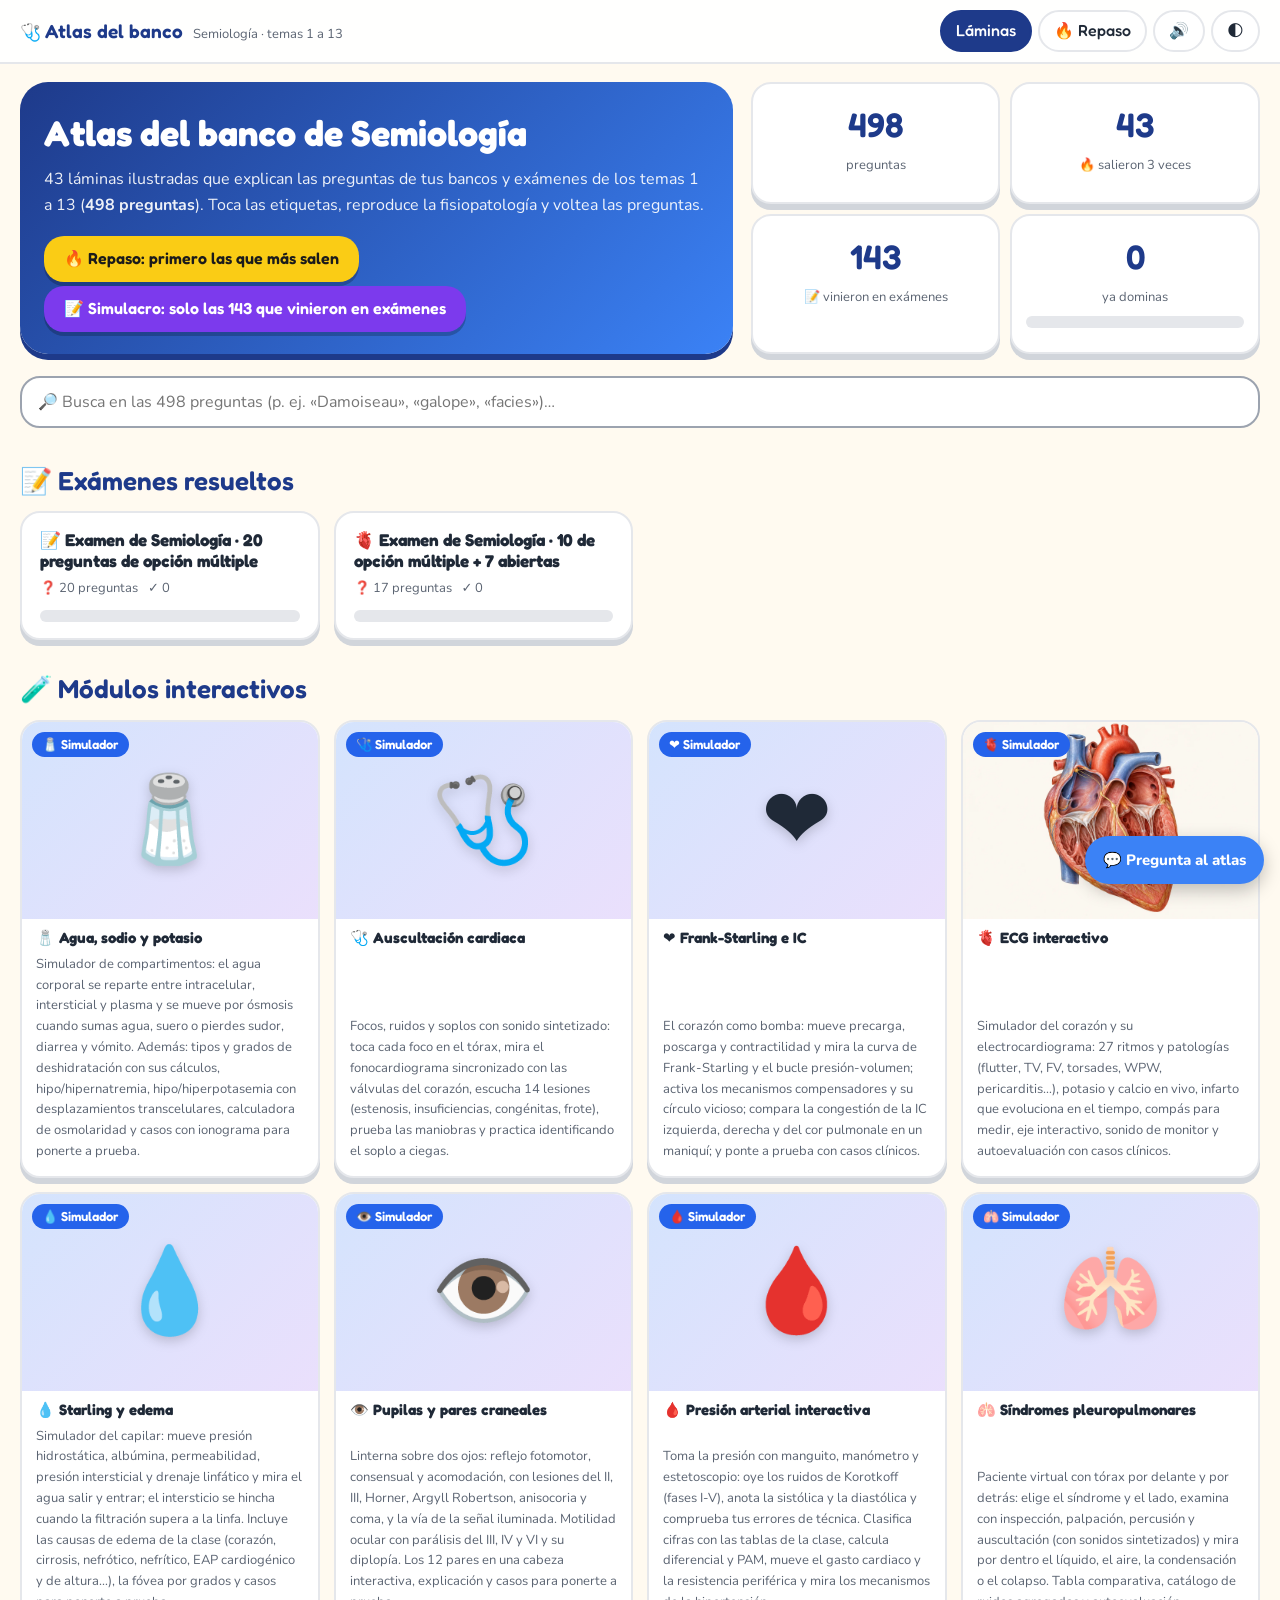
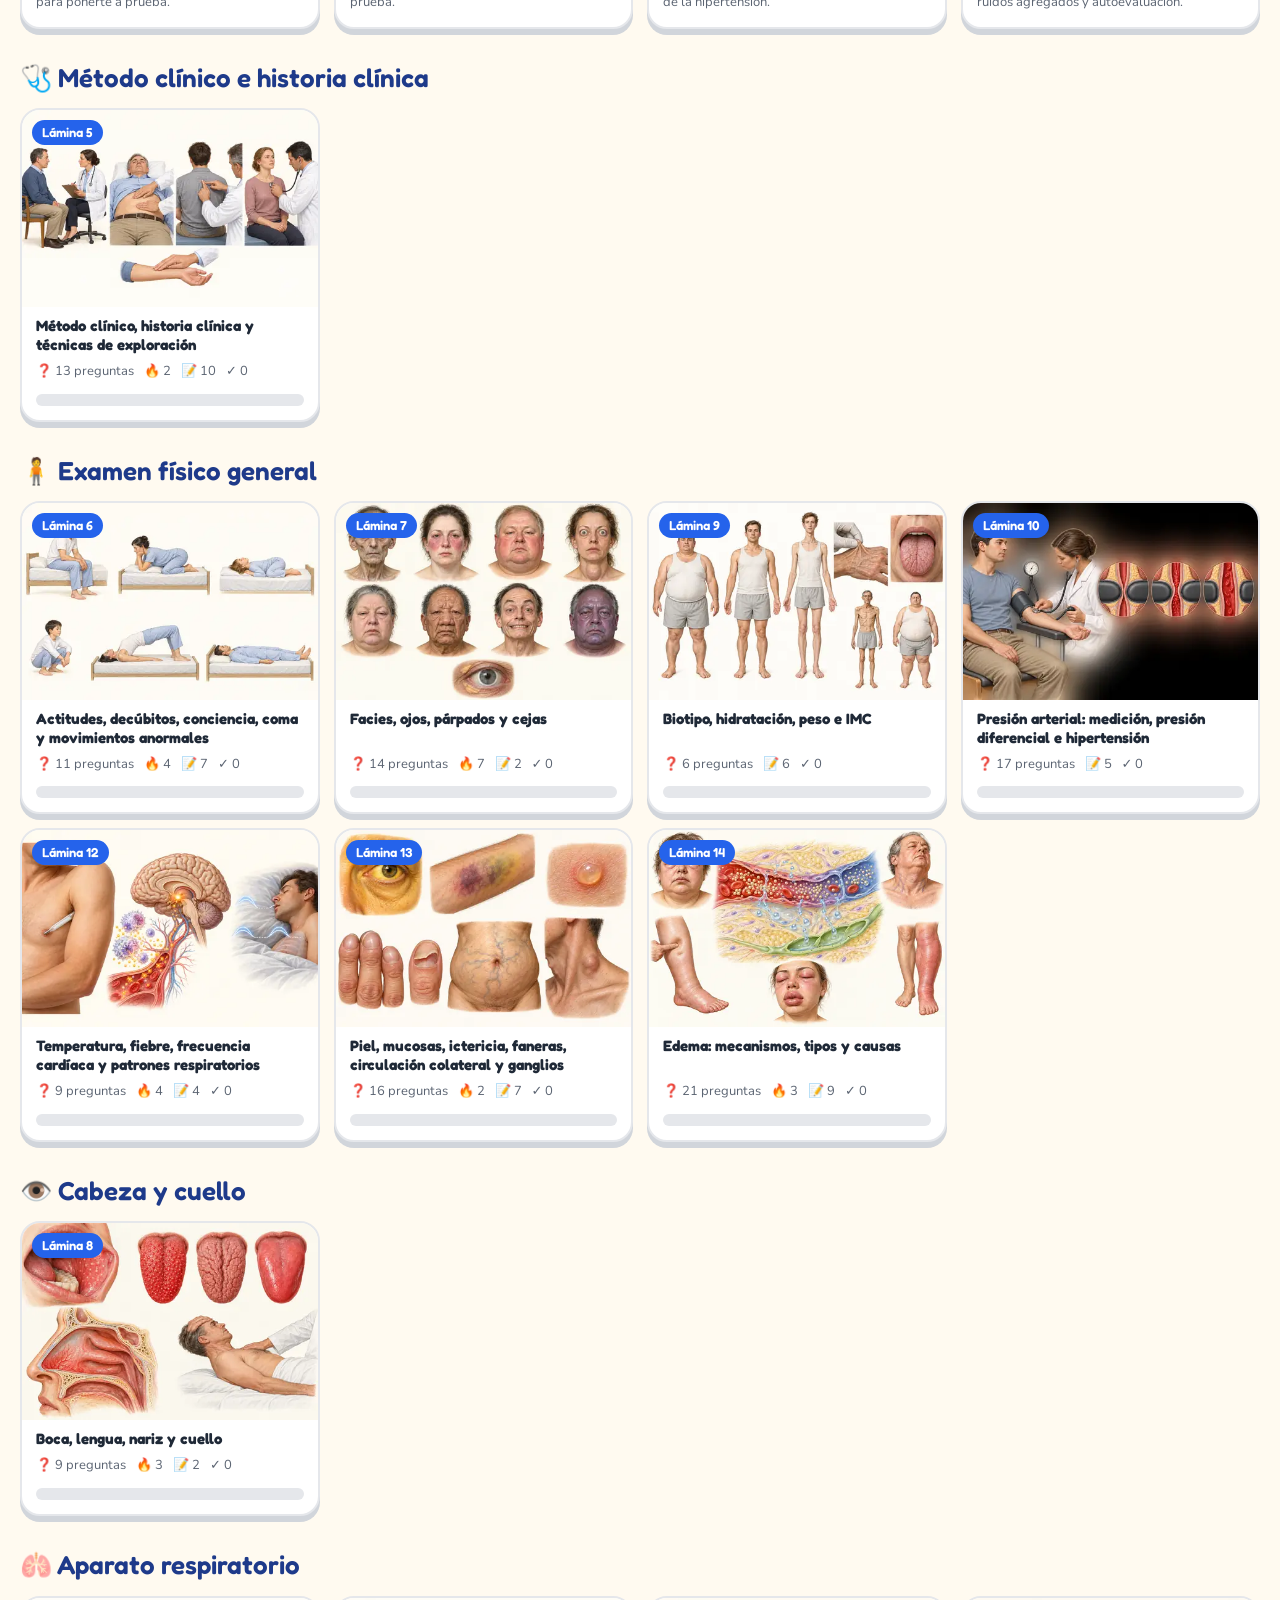
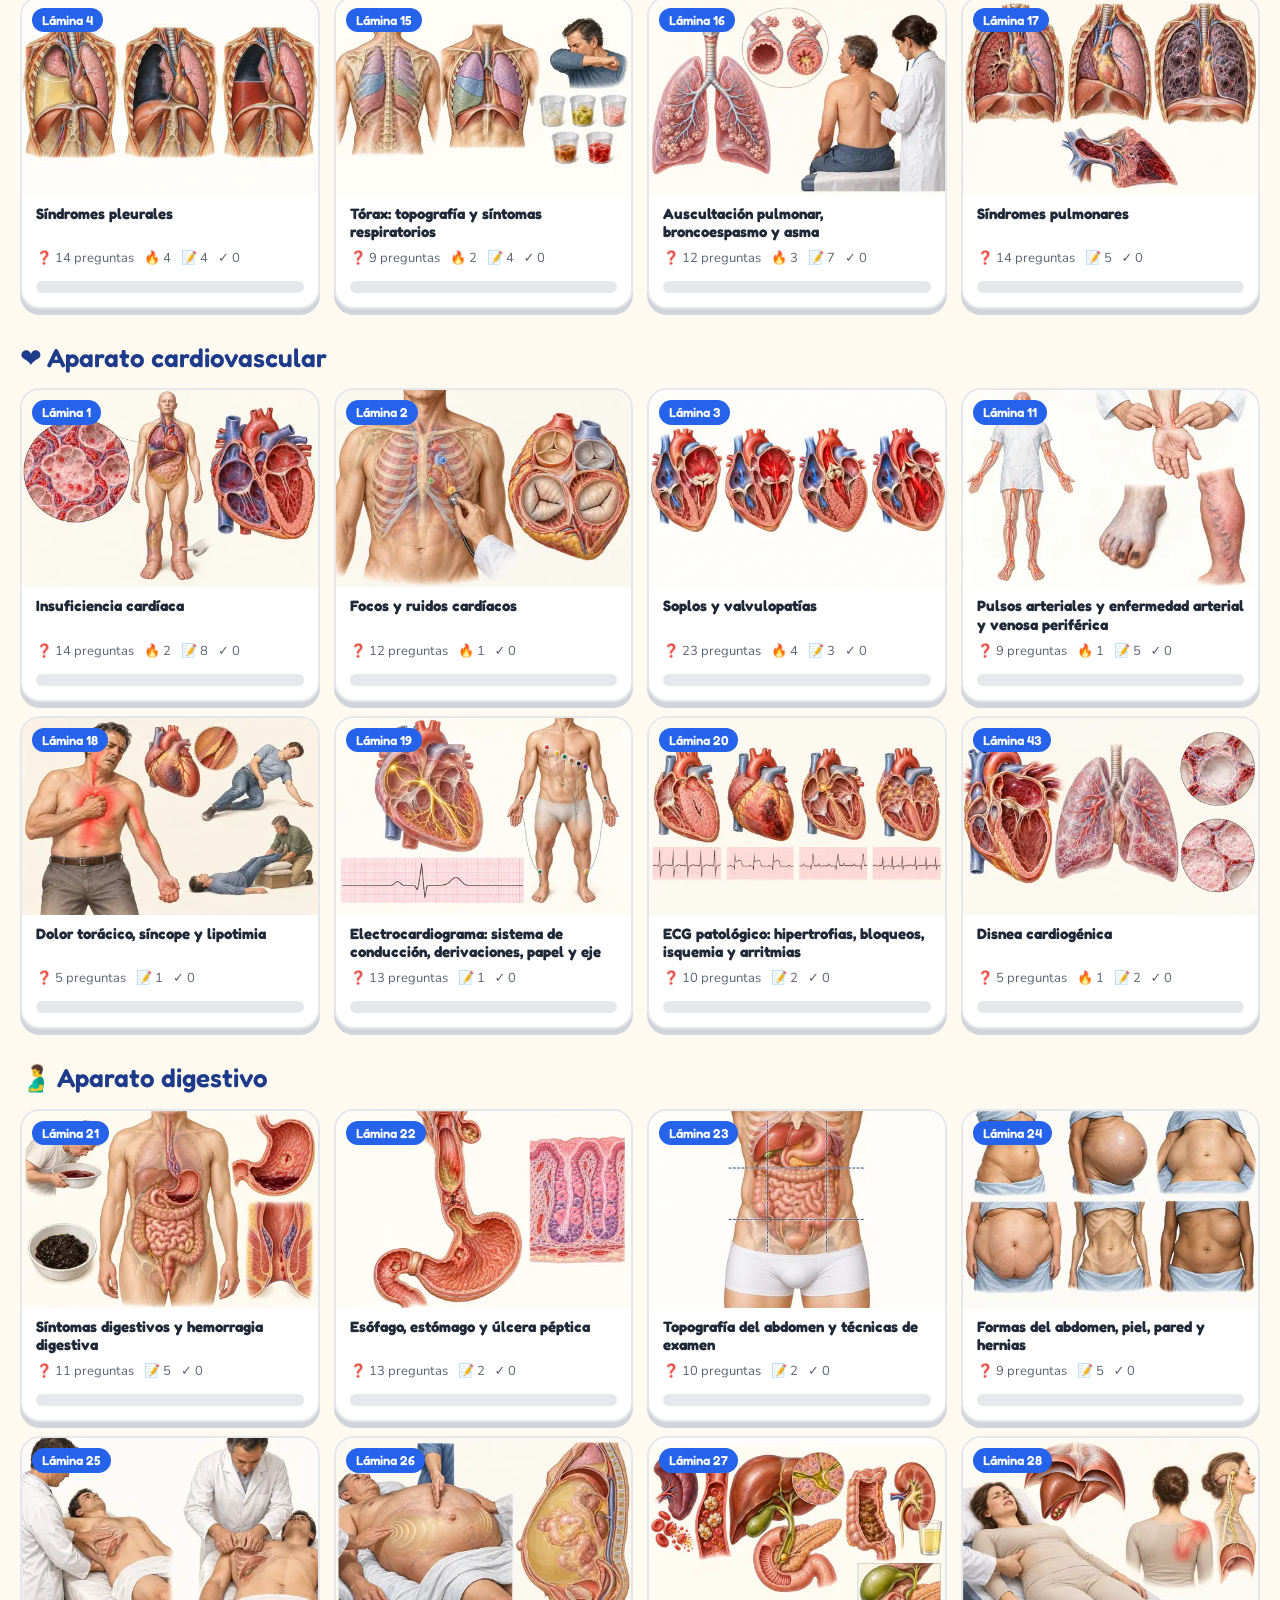
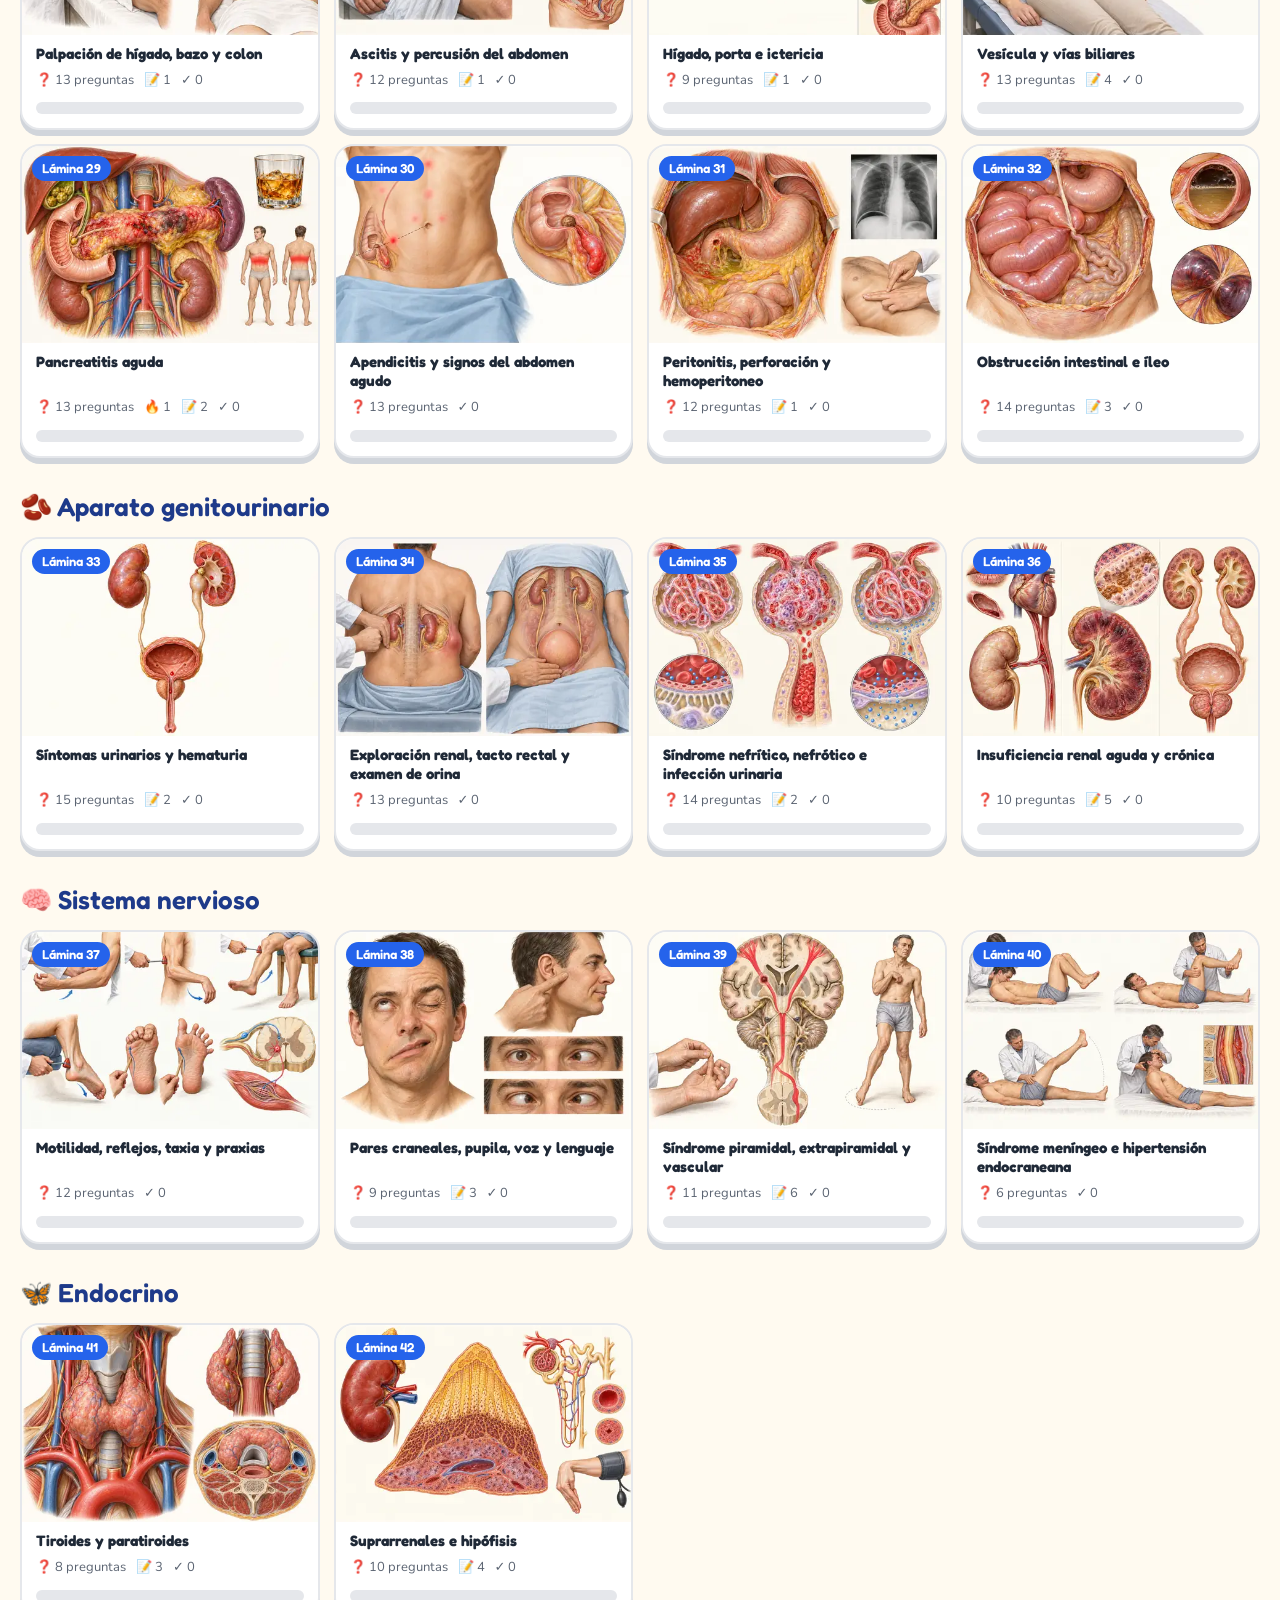
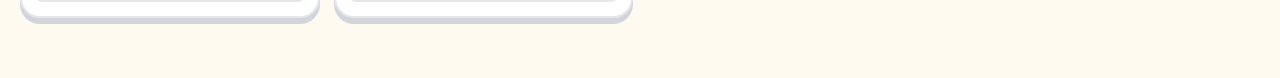
==== commit 4485b8ab: "Simuladores nuevos: gasometría, auscultación, síndromes pleuropulmonares, presión arterial, Frank-St" ====
--- a/index.html
+++ b/index.html
@@ -11,8 +11,8 @@
 <meta name="apple-mobile-web-app-capable" content="yes">
 <meta name="mobile-web-app-capable" content="yes">
 <meta name="apple-mobile-web-app-title" content="Atlas Semio">
-<link rel="stylesheet" href="fonts.css?v=20261029162635">
-<link rel="stylesheet" href="app.css?v=20261029162635">
+<link rel="stylesheet" href="fonts.css?v=20261029175436">
+<link rel="stylesheet" href="app.css?v=20261029175436">
 </head>
 <body>
 <header class="barra">
@@ -25,9 +25,9 @@
 </header>
 <main id="vista"></main>
 <div id="toast" role="status"></div>
-<script src="datos.js?v=20261029162635"></script>
-<script src="app.js?v=20261029162635"></script>
-<script src="chat.js?v=20261029162635"></script>
+<script src="datos.js?v=20261029175436"></script>
+<script src="app.js?v=20261029175436"></script>
+<script src="chat.js?v=20261029175436"></script>
 <script>
 // sin internet: el service worker guarda el atlas completo la primera vez que se abre con conexión
 if ("serviceWorker" in navigator && location.protocol.startsWith("http")) {
--- a/app.css
+++ b/app.css
@@ -56,6 +56,8 @@
   display:flex;flex-direction:column;transition:transform .2s,box-shadow .2s}
 .tarj:hover{transform:translateY(-3px);box-shadow:0 8px 24px rgba(0,0,0,.14)}
 .tarj .mini{aspect-ratio:3/2;background-size:cover;background-position:center;position:relative}
+.tarj .mini.sin{display:grid;place-items:center;background:linear-gradient(135deg,color-mix(in srgb,var(--azc) 22%,var(--papel)),color-mix(in srgb,var(--mo,#7C3AED) 16%,var(--papel)))}
+.tarj .mini.sin i{font-style:normal;font-size:clamp(56px,9vw,84px);line-height:1;filter:drop-shadow(0 4px 6px rgba(0,0,0,.18))}
 .tarj .mini span{position:absolute;left:10px;top:10px;background:var(--az);color:#fff;border-radius:999px;padding:2px 10px;font-weight:700;font-size:13px}
 .tarj .cuerpo{padding:10px 14px 14px;display:flex;flex-direction:column;gap:6px;flex:1}
 .tarj .cuerpo b{font-size:15px;line-height:1.25}
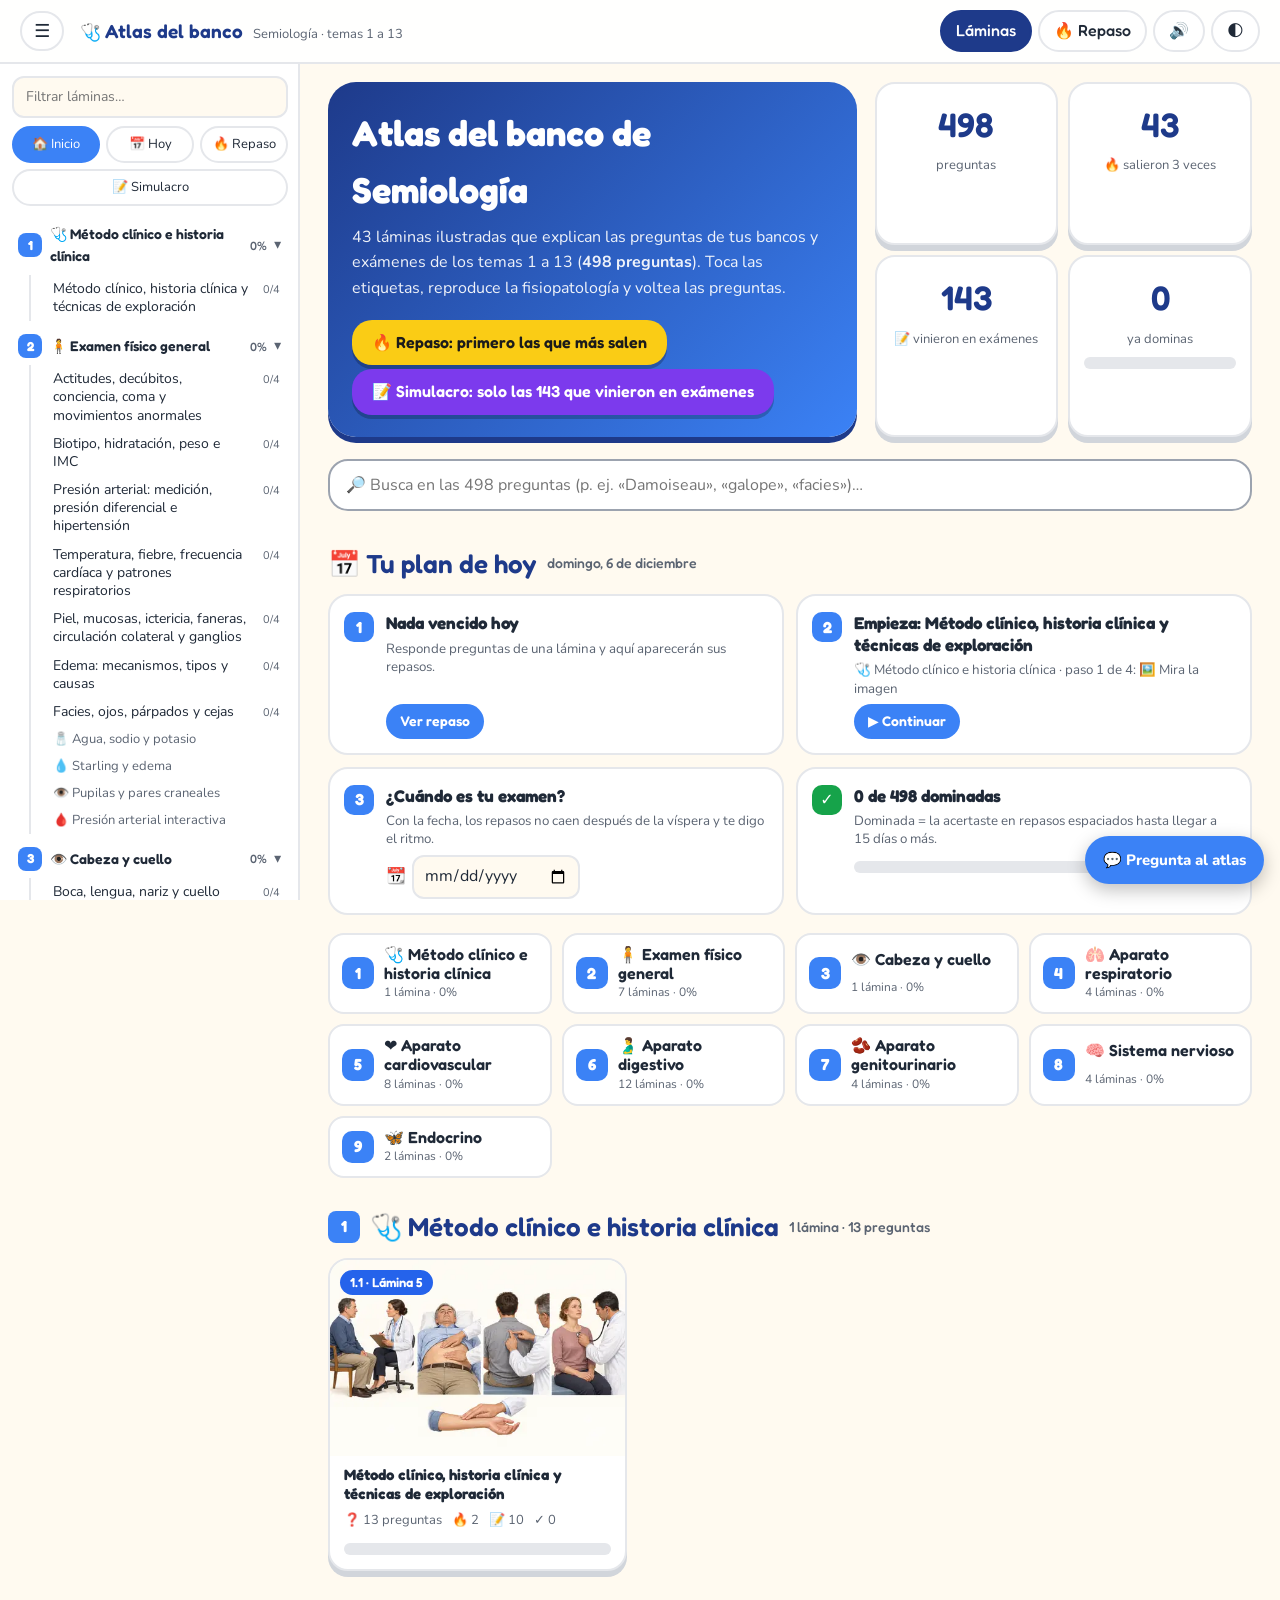
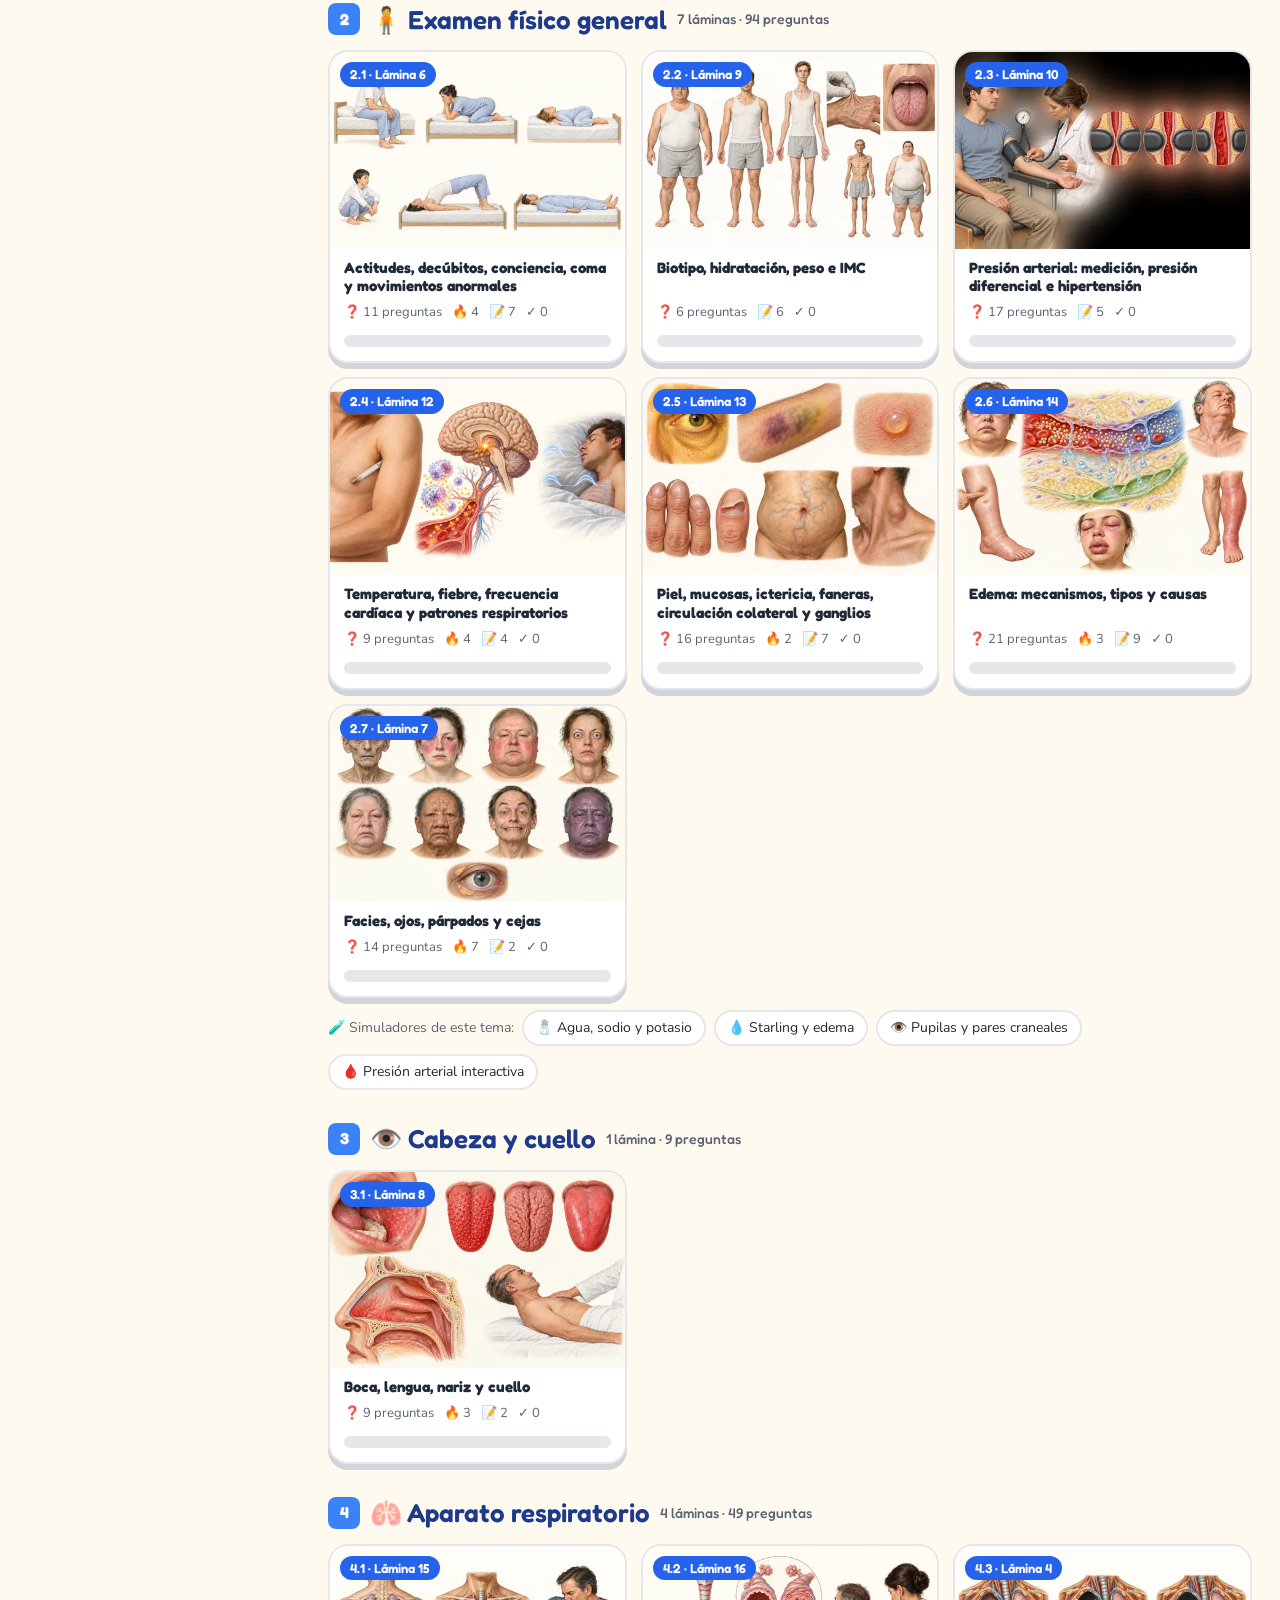
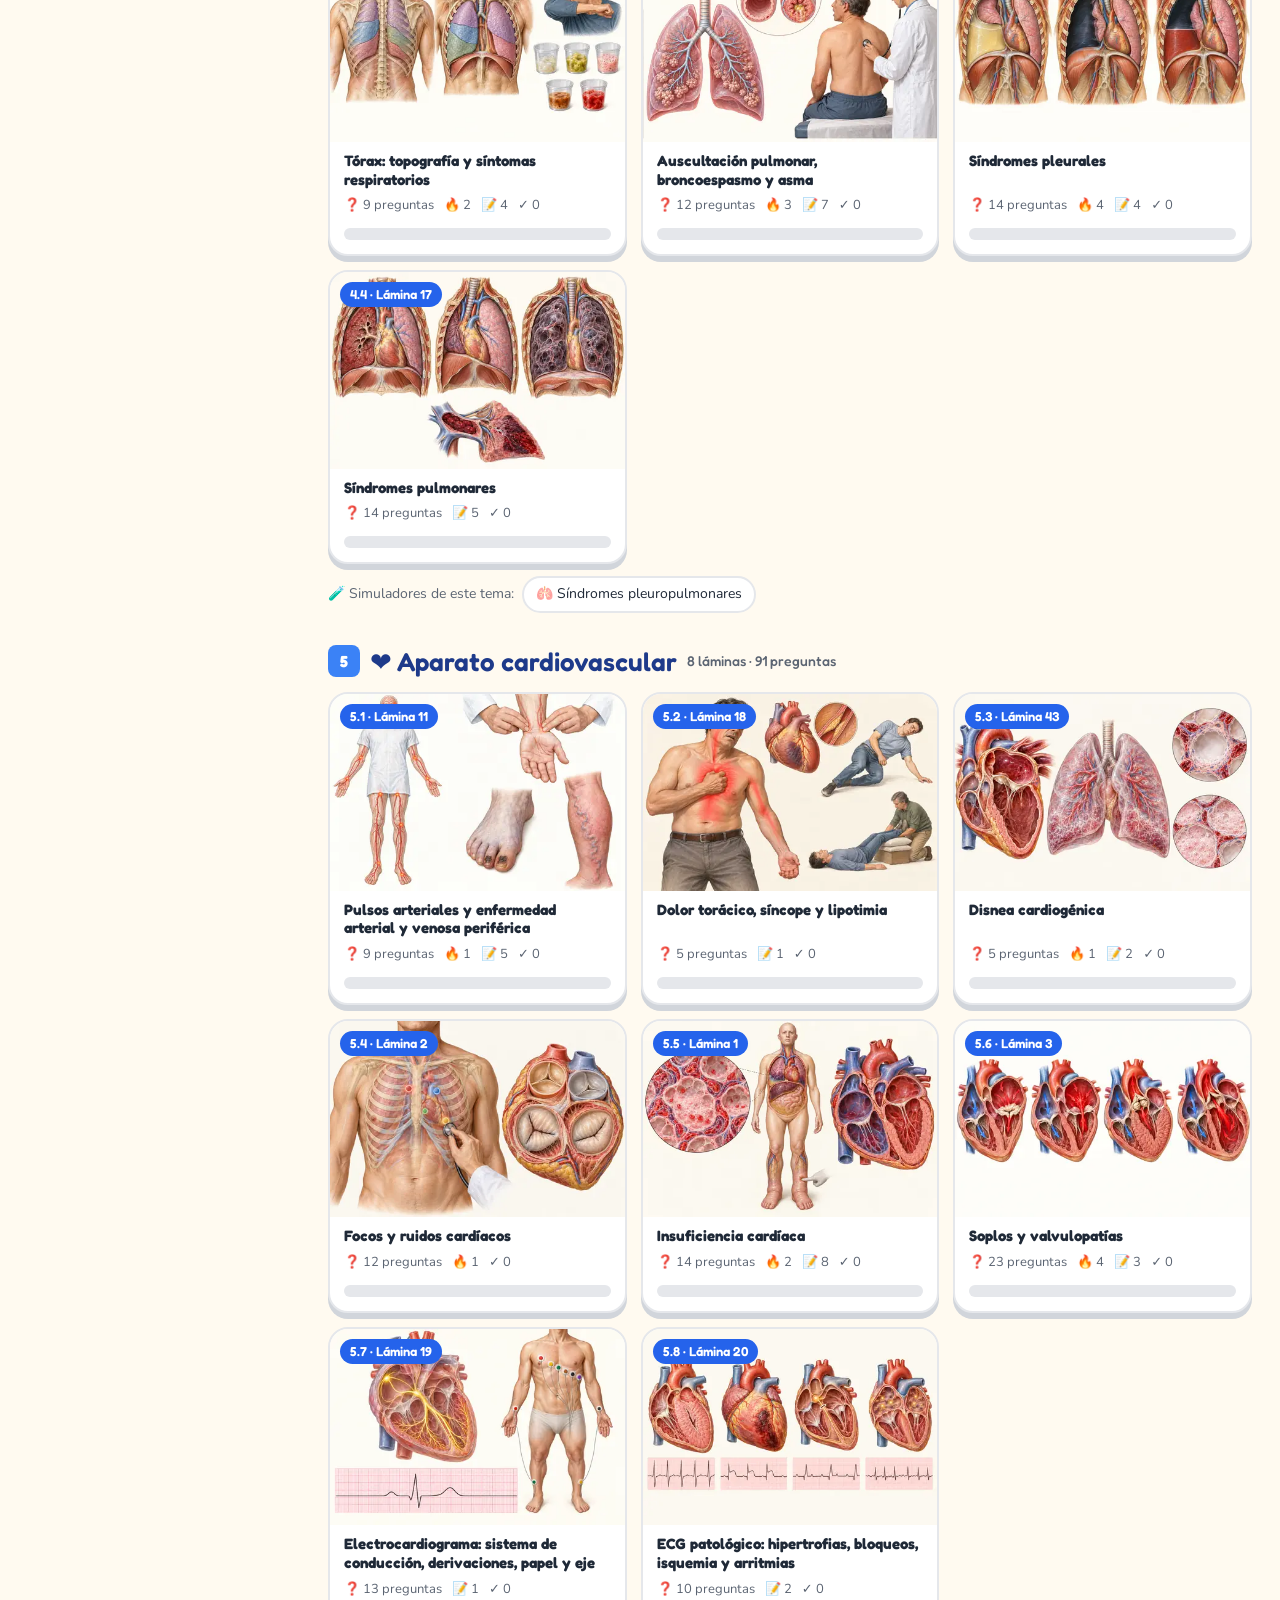
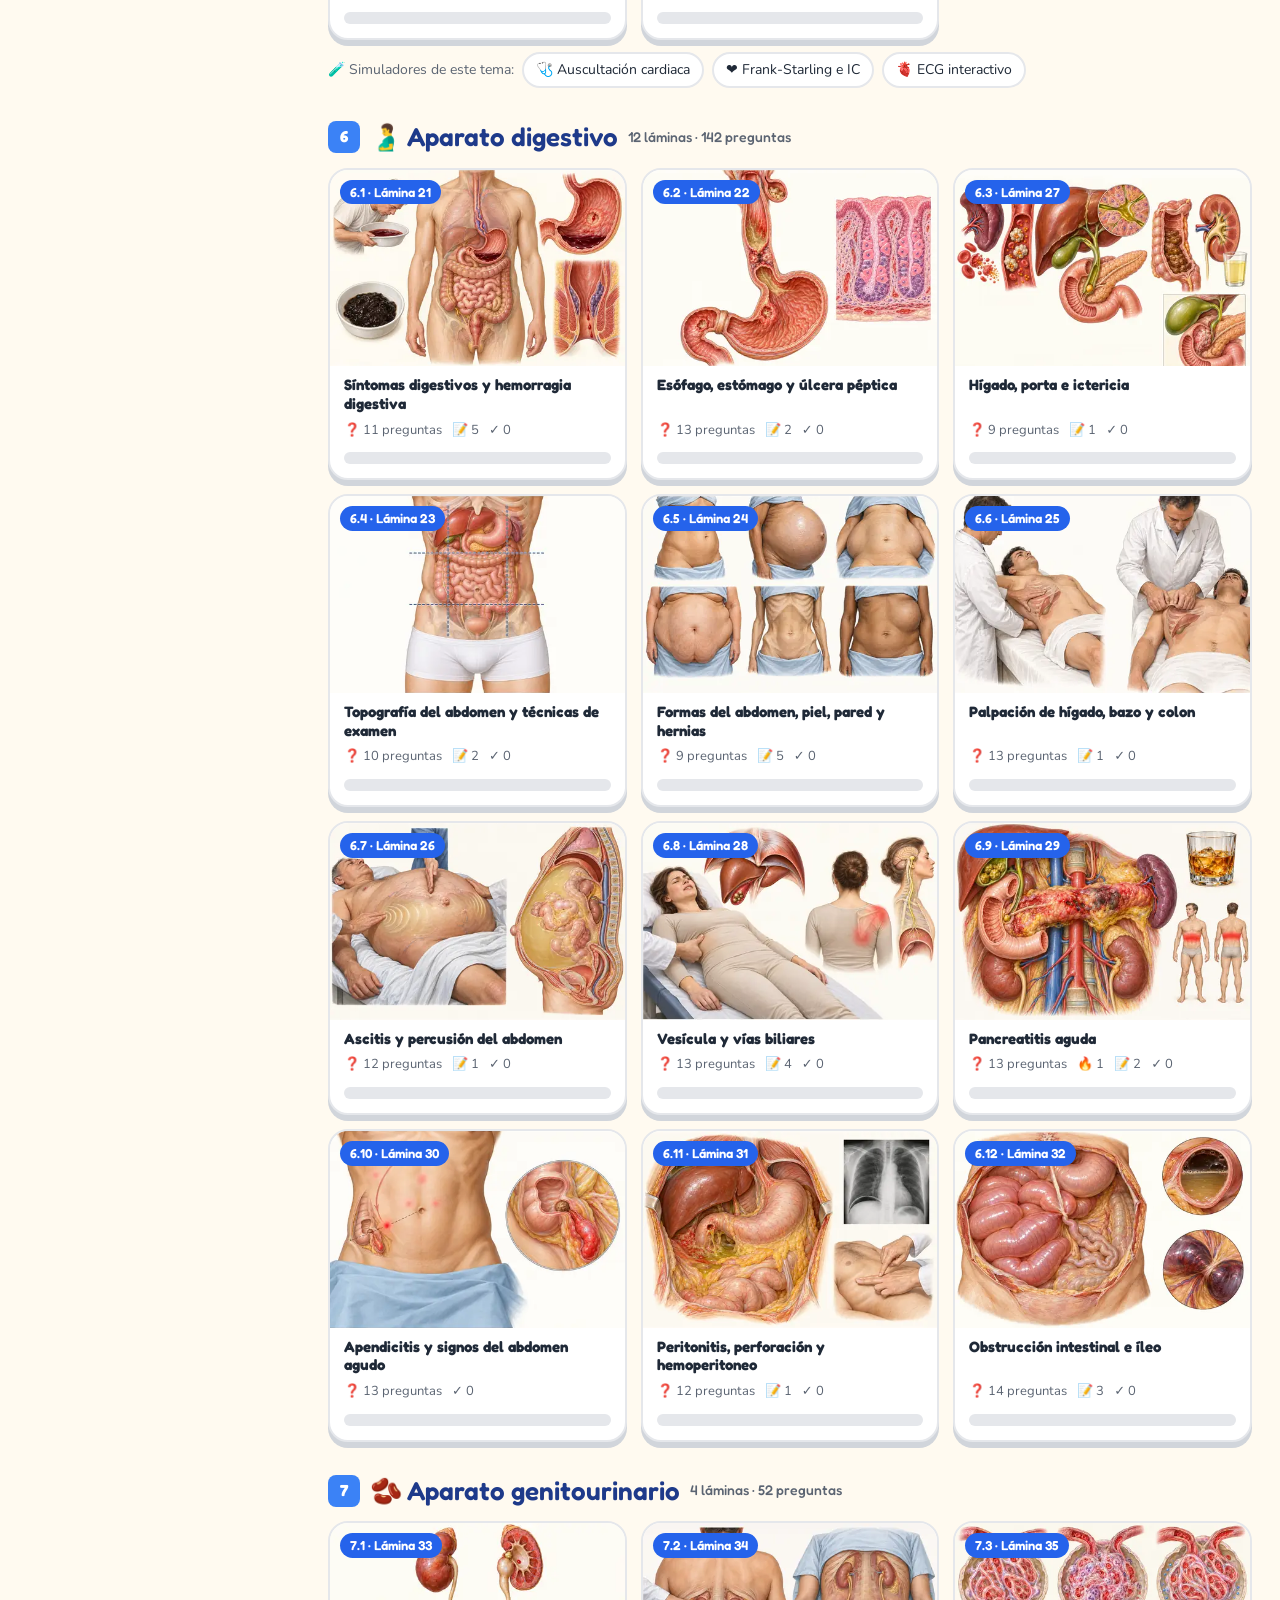
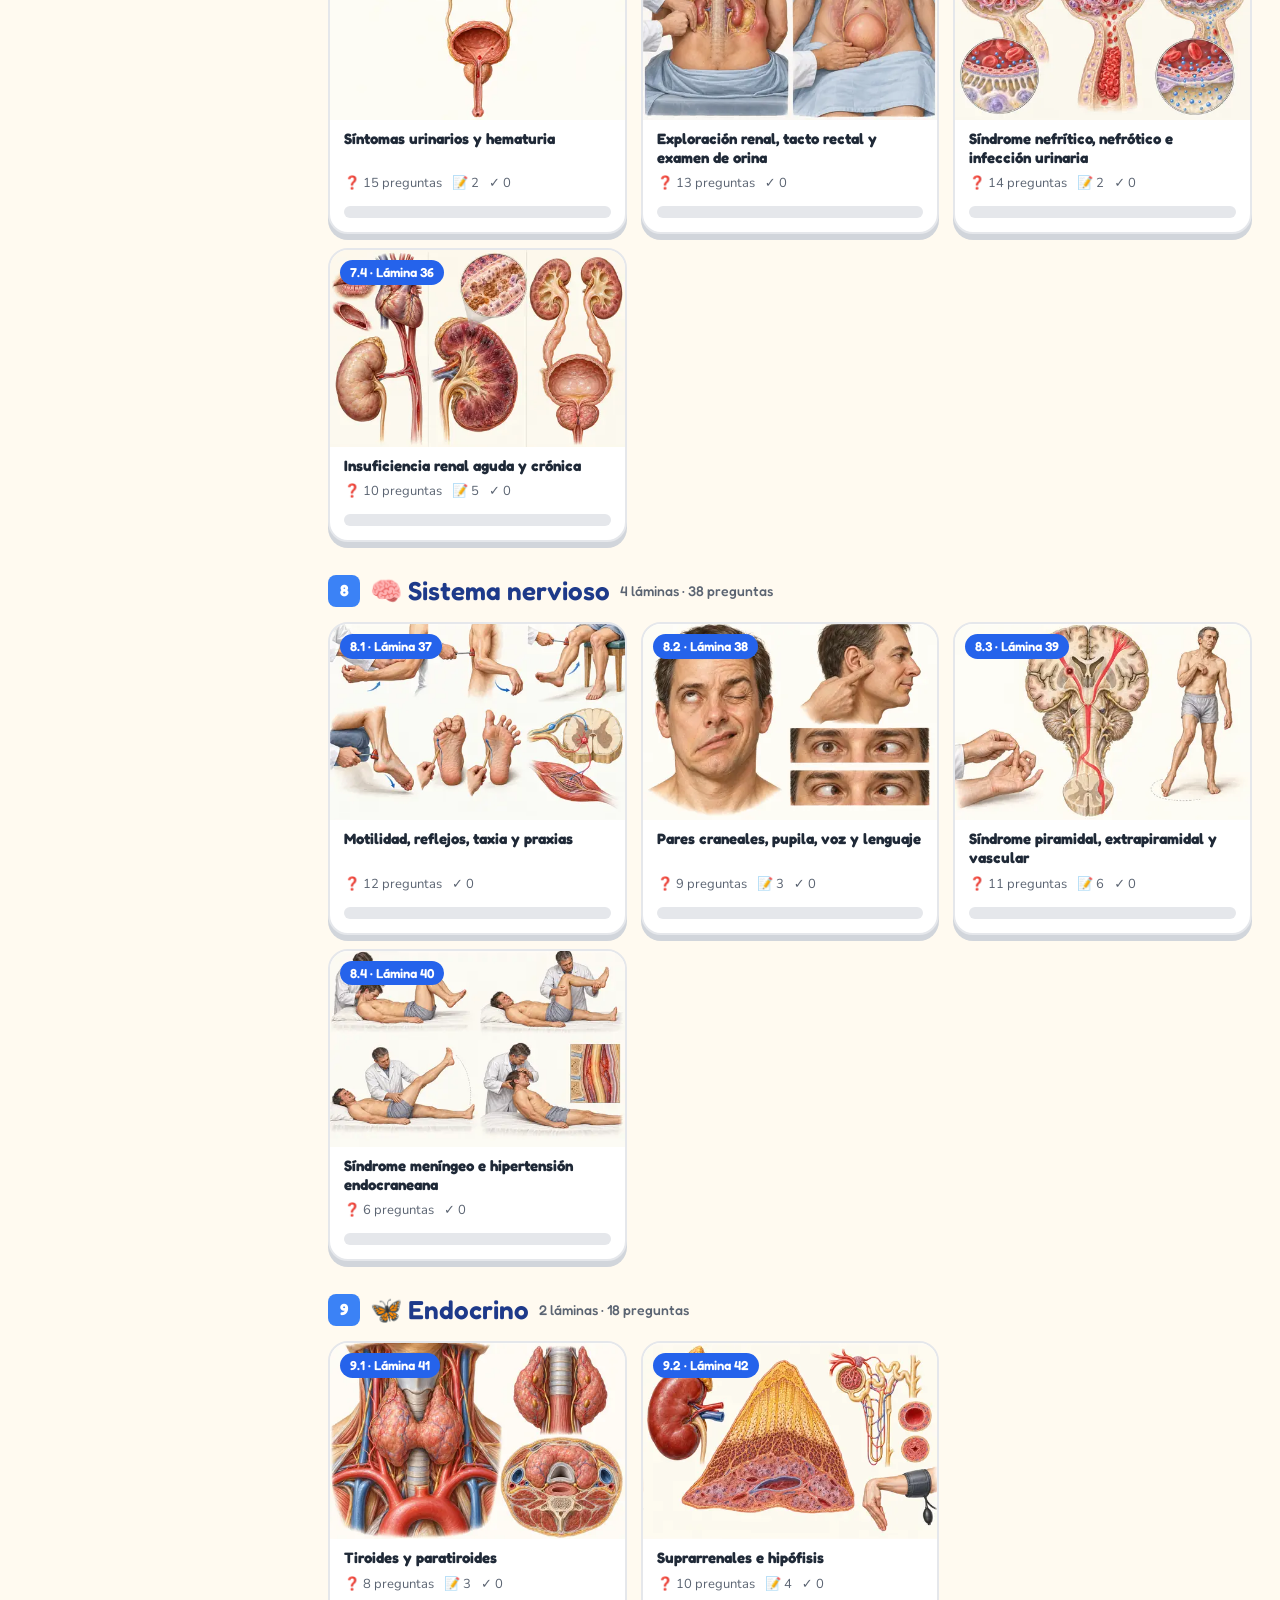
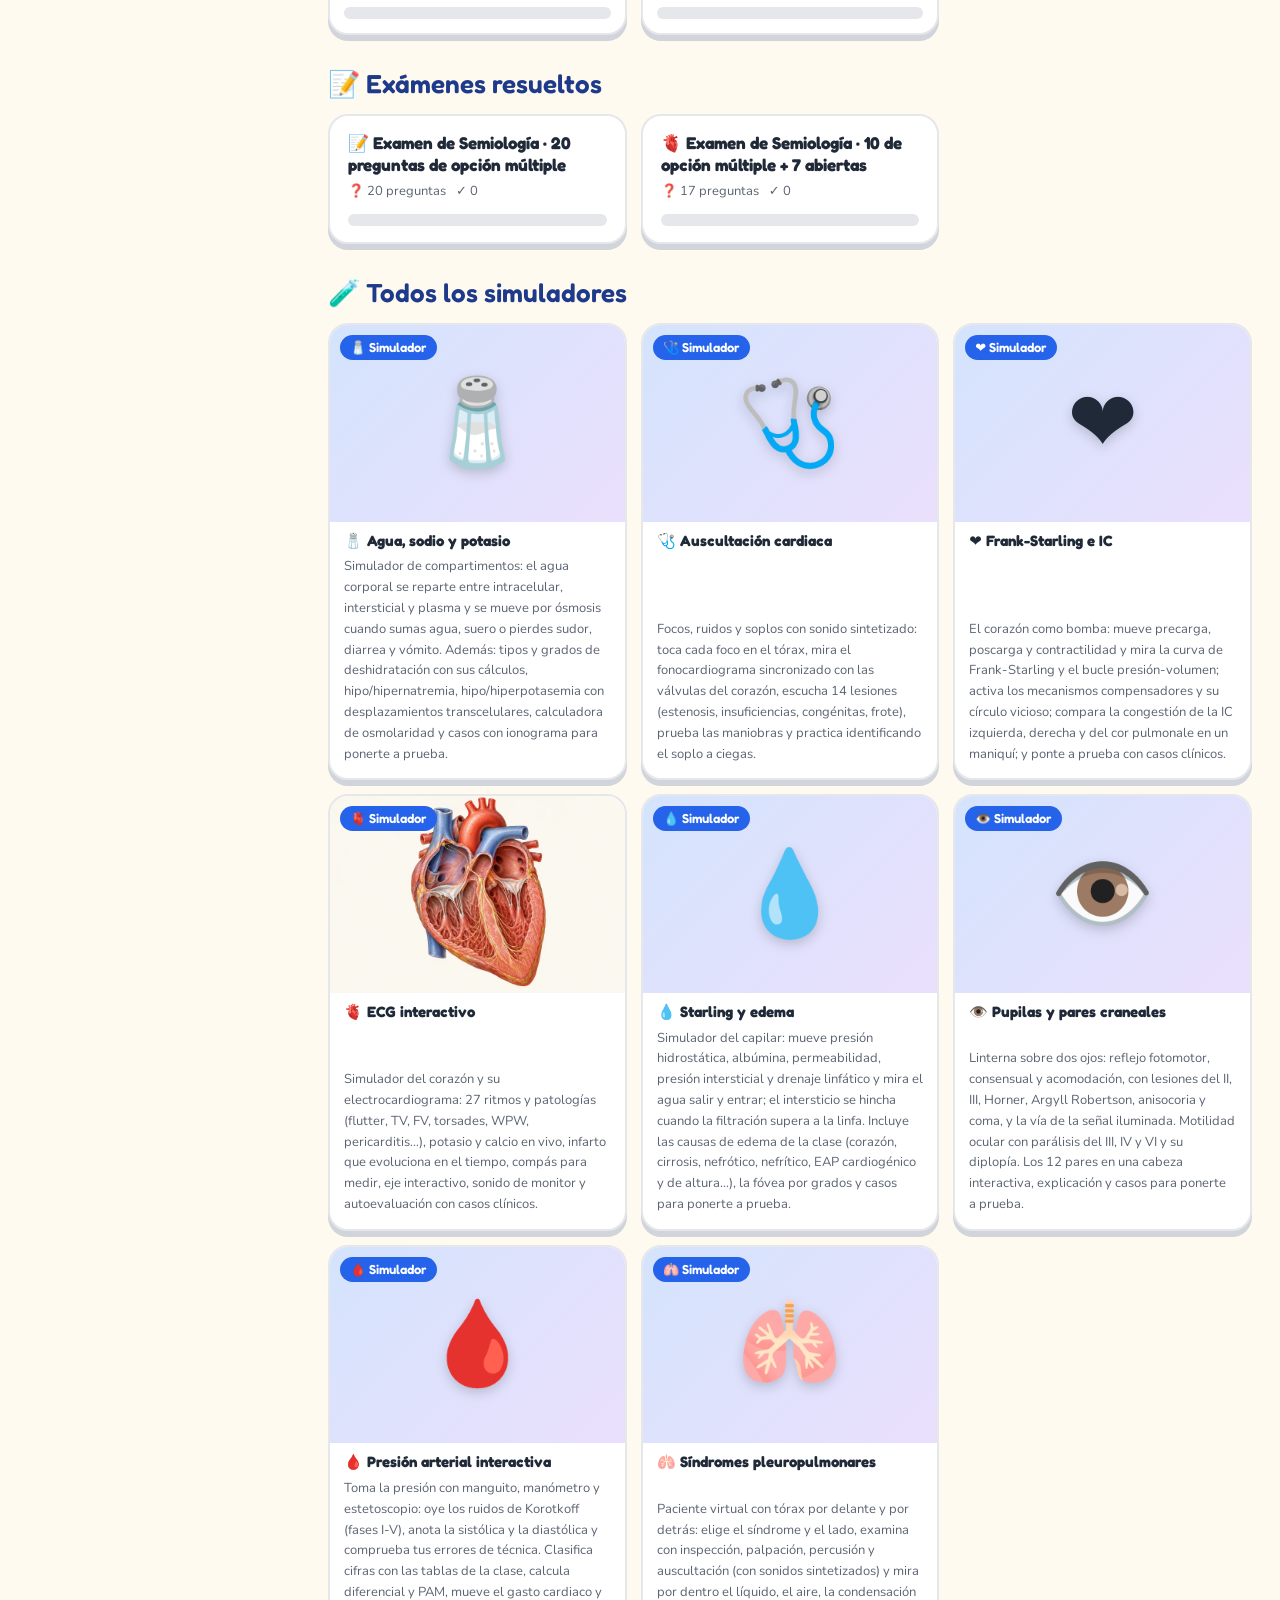
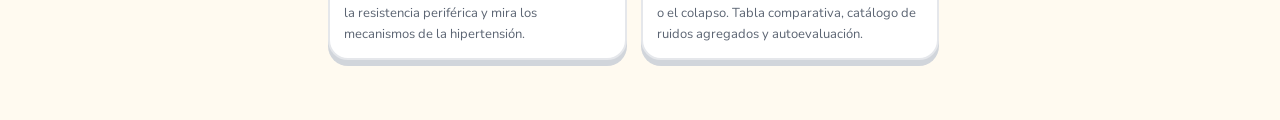
==== commit 04787cc9: "feat: orden del curso, índice lateral y estudio guiado - Índice lateral fijo en PC (cajón en celular" ====
--- a/index.html
+++ b/index.html
@@ -11,8 +11,8 @@
 <meta name="apple-mobile-web-app-capable" content="yes">
 <meta name="mobile-web-app-capable" content="yes">
 <meta name="apple-mobile-web-app-title" content="Atlas Semio">
-<link rel="stylesheet" href="fonts.css?v=20261029175436">
-<link rel="stylesheet" href="app.css?v=20261029175436">
+<link rel="stylesheet" href="fonts.css?v=20261116071537">
+<link rel="stylesheet" href="app.css?v=20261116071537">
 </head>
 <body>
 <header class="barra">
@@ -25,9 +25,9 @@
 </header>
 <main id="vista"></main>
 <div id="toast" role="status"></div>
-<script src="datos.js?v=20261029175436"></script>
-<script src="app.js?v=20261029175436"></script>
-<script src="chat.js?v=20261029175436"></script>
+<script src="datos.js?v=20261116071537"></script>
+<script src="app.js?v=20261116071537"></script>
+<script src="chat.js?v=20261116071537"></script>
 <script>
 // sin internet: el service worker guarda el atlas completo la primera vez que se abre con conexión
 if ("serviceWorker" in navigator && location.protocol.startsWith("http")) {
--- a/app.css
+++ b/app.css
@@ -611,3 +611,114 @@
 .vis-ayuda{position:absolute;left:50%;top:52px;transform:translateX(-50%);background:rgba(15,23,42,.8);color:#fff;font-size:13.5px;padding:6px 12px;border-radius:999px;transition:opacity .6s;text-align:center;max-width:92vw;pointer-events:none}
 .vis-ayuda.fuera{opacity:0}
 @media (max-width:640px){.vis-mapa{width:96px;height:64px;bottom:76px}.vis-b{width:42px;height:42px}}
+
+/* ===================== ORDEN Y NAVEGACIÓN PARA PC (2026-11-16) =====================
+   Índice lateral fijo con todo el curso en orden, mapa de temas en el inicio, migas con posición,
+   pestañas en el orden de las secciones y anterior/siguiente al pie de cada lámina. */
+:root{--ind:300px;--barra:60px}
+#indice-btn{padding:6px 12px;border-radius:999px;border:2px solid var(--borde);background:var(--papel);color:var(--tx);min-height:40px;font-size:18px;line-height:1;margin-right:4px}
+.barra{justify-content:flex-start}.barra nav{margin-left:auto}
+#indice{position:fixed;top:var(--barra);left:0;bottom:0;width:var(--ind);overflow-y:auto;z-index:45;padding:12px 10px 40px 12px;
+  background:var(--papel);border-right:2px solid var(--borde);scrollbar-width:thin;font-size:14px}
+#indice .ind-buscar{width:100%;padding:8px 12px;border-radius:12px;border:2px solid var(--borde);background:var(--fondo);color:var(--tx);font:inherit;margin-bottom:8px}
+#indice .ind-acc{display:flex;gap:6px;flex-wrap:wrap;margin-bottom:10px}
+#indice .ind-acc a{flex:1;text-align:center;padding:6px 8px;border-radius:999px;border:2px solid var(--borde);text-decoration:none;color:var(--tx);font-size:13px;white-space:nowrap}
+#indice .ind-acc a.act{background:var(--azc);border-color:var(--azc);color:#fff}
+#indice details{margin:2px 0}
+#indice summary{display:flex;align-items:center;gap:8px;cursor:pointer;padding:7px 6px;border-radius:10px;list-style:none;font-family:var(--f-tit);font-weight:600}
+#indice summary::-webkit-details-marker{display:none}
+#indice summary:hover{background:color-mix(in srgb,var(--azc) 10%,transparent)}
+#indice summary .ind-g{flex:1}#indice summary small{color:var(--tx2);font-weight:500;font-size:12px}
+#indice summary::after{content:"▸";color:var(--tx2);transition:transform .15s}#indice details[open]>summary::after{transform:rotate(90deg)}
+.g-num{display:inline-grid;place-items:center;min-width:24px;height:24px;border-radius:8px;background:var(--azc);color:#fff;font-size:13px;font-family:var(--f-tit);font-weight:700;padding:0 5px}
+#indice ol{list-style:none;margin:0 0 6px;padding:0 0 0 14px;border-left:2px solid var(--borde);margin-left:17px}
+#indice li a{display:flex;align-items:baseline;gap:6px;padding:5px 8px;border-radius:8px;text-decoration:none;color:var(--tx);line-height:1.3}
+#indice li a:hover{background:color-mix(in srgb,var(--azc) 10%,transparent)}
+#indice li a.act{background:var(--azc);color:#fff}#indice li a.act .ind-p{color:#fff}
+#indice .ind-t{flex:1}
+#indice .ind-p{font-size:11px;color:var(--tx2);white-space:nowrap;font-variant-numeric:tabular-nums}#indice .ind-p.lleno{color:var(--ok)}
+#indice li.ind-mod a{color:var(--tx2);font-size:13px}
+#indice-velo{display:none}
+@media (min-width:1200px){
+  body:not(.sin-indice) main{margin-left:var(--ind);max-width:calc(100vw - var(--ind));padding-left:28px;padding-right:28px}
+  body.sin-indice #indice{display:none}
+}
+@media (max-width:1199.98px){
+  #indice{transform:translateX(-105%);transition:transform .2s;box-shadow:0 10px 40px rgba(0,0,0,.35);width:min(86vw,var(--ind))}
+  body.indice-abierto #indice{transform:none}
+  body.indice-abierto #indice-velo{display:block;position:fixed;inset:var(--barra) 0 0 0;background:rgba(0,0,0,.35);z-index:44}
+}
+.pestanas{top:var(--barra)}
+
+/* inicio: mapa del curso y grupos numerados */
+.mapa-curso{display:grid;grid-template-columns:repeat(auto-fill,minmax(210px,1fr));gap:10px;margin:18px 0 6px}
+.mapa-curso a{display:grid;grid-template-columns:auto 1fr;grid-template-rows:auto auto;column-gap:10px;align-items:center;padding:10px 12px;
+  border-radius:16px;border:2px solid var(--borde);background:var(--papel);text-decoration:none;color:var(--tx)}
+.mapa-curso a:hover{border-color:var(--azc);transform:translateY(-2px)}
+.mapa-curso i{grid-row:span 2;font-style:normal;display:grid;place-items:center;width:32px;height:32px;border-radius:10px;background:var(--azc);color:#fff;font-family:var(--f-tit);font-weight:700}
+.mapa-curso span{font-family:var(--f-tit);font-weight:600;line-height:1.2}.mapa-curso small{color:var(--tx2);font-size:12px}
+.grupo-sec{scroll-margin-top:calc(var(--barra) + 10px)}
+.grupo-sec>h2{display:flex;align-items:center;gap:10px;flex-wrap:wrap}.grupo-sec>h2 .g-num{min-width:32px;height:32px;font-size:16px}
+.grupo-sec>h2 small{font-size:14px;color:var(--tx2);font-weight:500}
+.g-mods{display:flex;flex-wrap:wrap;gap:8px;align-items:center;margin:12px 0 4px;font-size:14px;color:var(--tx2)}
+.g-mods a{padding:5px 12px;border-radius:999px;border:2px solid var(--borde);background:var(--papel);text-decoration:none;color:var(--tx)}
+.g-mods a:hover{border-color:var(--azc)}
+
+/* lámina: migas, módulos en las pestañas y anterior / siguiente al pie */
+.migas a{text-decoration:none}.migas span{color:var(--tx2)}
+.pestanas a.p-mod{border-style:dashed}
+.pie-lam{display:grid;grid-template-columns:1fr 1fr;gap:14px;margin:40px 0 10px}
+.pie-lam .sigl{display:flex;flex-direction:column;gap:4px;padding:16px 20px;border-radius:20px;border:2px solid var(--borde);background:var(--papel);text-decoration:none;color:var(--tx)}
+.pie-lam .sigl:hover{border-color:var(--azc);transform:translateY(-2px)}
+.pie-lam .sig{text-align:right}.pie-lam small{color:var(--tx2)}.pie-lam b{font-family:var(--f-tit);font-size:18px;color:var(--az)}
+h2[id]{scroll-margin-top:calc(var(--barra) + 70px)}
+@media (max-width:820px){.pie-lam{grid-template-columns:1fr}.mapa-curso{grid-template-columns:1fr 1fr}}
+
+/* ===================== ESTUDIO GUIADO (skill estudiar, 2026-11-16) =====================
+   Plan de hoy, ruta de cada lámina, repaso de hoy con semáforo y estado en el índice. */
+.plan-hoy{margin:18px 0 8px}.plan-hoy h2{margin-bottom:10px}.plan-hoy h2 small{font-size:14px;color:var(--tx2);font-weight:500}
+.plan-grid{display:grid;grid-template-columns:repeat(4,minmax(0,1fr));gap:12px}
+.plan-c{position:relative;display:flex;flex-direction:column;gap:6px;padding:16px 16px 14px 56px;border-radius:20px;border:2px solid var(--borde);
+  background:var(--papel);color:var(--tx);text-decoration:none;min-height:130px}
+a.plan-c:hover{border-color:var(--azc);transform:translateY(-2px)}
+.plan-c b{font-family:var(--f-tit);font-size:17px;line-height:1.25}.plan-c small{color:var(--tx2);line-height:1.4}
+.plan-n{position:absolute;left:14px;top:16px;display:grid;place-items:center;width:30px;height:30px;border-radius:10px;background:var(--azc);color:#fff;font-family:var(--f-tit);font-weight:700}
+.plan-btn{margin-top:auto;align-self:flex-start;padding:6px 14px;border-radius:999px;background:var(--azc);color:#fff;font-family:var(--f-tit);font-weight:600;font-size:14px}
+.plan-c.rep.urge{border-color:#F59E0B;background:color-mix(in srgb,#F59E0B 10%,var(--papel))}.plan-c.rep.urge .plan-n,.plan-c.rep.urge .plan-btn{background:#D97706}
+.plan-c.sim .plan-n,.plan-c.sim .plan-btn{background:#7C3AED}
+.plan-c.dom .plan-n{background:var(--ok,#16A34A)}
+.plan-fecha{display:flex;align-items:center;gap:6px;margin-top:auto}
+.plan-fecha input{padding:6px 10px;border-radius:12px;border:2px solid var(--borde);background:var(--fondo);color:var(--tx);font:inherit;color-scheme:light dark}
+@media (max-width:1400px){.plan-grid{grid-template-columns:repeat(2,minmax(0,1fr))}}
+@media (max-width:640px){.plan-grid{grid-template-columns:1fr}}
+
+.ruta-est{display:flex;flex-wrap:wrap;align-items:center;gap:6px;margin:4px 0 8px;font-size:14px}
+.ruta-est .ruta-t{font-family:var(--f-tit);font-weight:600;color:var(--tx2);margin-right:4px}
+.ruta-est a{display:inline-flex;align-items:center;gap:6px;padding:4px 12px 4px 4px;border-radius:999px;border:2px solid var(--borde);text-decoration:none;color:var(--tx2);background:var(--papel)}
+.ruta-est a i{font-style:normal;display:grid;place-items:center;width:22px;height:22px;border-radius:50%;background:var(--borde);color:var(--tx);font-size:12px;font-weight:700}
+.ruta-est a.hecho{color:var(--tx);border-color:color-mix(in srgb,var(--ok,#16A34A) 60%,var(--borde))}.ruta-est a.hecho i{background:var(--ok,#16A34A);color:#fff}
+.ruta-est a.sig{color:var(--tx);border-color:#F59E0B;box-shadow:0 0 0 3px color-mix(in srgb,#F59E0B 25%,transparent)}.ruta-est a.sig i{background:#F59E0B;color:#fff}
+.ruta-est>b{color:var(--tx2);font-weight:400}
+.ruta-est .ruta-msg{flex-basis:100%;color:var(--tx2);font-size:13px;margin-left:2px}.ruta-est .ruta-msg:empty{display:none}
+
+#indice .ind-acc a.urge{border-color:#F59E0B}#indice .ind-acc a b{background:#D97706;color:#fff;border-radius:999px;padding:0 6px;font-size:11px}
+#indice .ind-v{font-size:11px;color:#D97706;white-space:nowrap}
+#indice .ind-r{font-size:11px;color:var(--tx2);white-space:nowrap;min-width:26px;text-align:right}
+#indice .ind-r.medio{color:#D97706}#indice .ind-r.lleno{color:var(--ok,#16A34A);font-weight:700}
+#indice li a.act .ind-r,#indice li a.act .ind-v{color:#fff}
+
+.hoy-barra{display:flex;flex-wrap:wrap;justify-content:space-between;gap:6px 14px;margin:6px 0 10px;color:var(--tx2);font-size:14px}.hoy-barra .barra-prog{flex-basis:100%}
+.sin-marcar .marcar{display:none}
+.semaforo{display:grid;grid-template-columns:repeat(4,1fr);gap:10px;margin:14px 0 6px}
+.semaforo button{display:flex;flex-direction:column;gap:2px;padding:12px;border-radius:16px;border:2px solid var(--borde);background:var(--papel);color:var(--tx)}
+.semaforo button b{font-family:var(--f-tit);font-size:16px}.semaforo button small{color:var(--tx2);font-size:12px}
+.semaforo .s-otra:hover{border-color:#DC2626}.semaforo .s-dificil:hover{border-color:#F59E0B}.semaforo .s-bien:hover{border-color:#16A34A}.semaforo .s-facil:hover{border-color:#2563EB}
+.hoy-ayuda{color:var(--tx2);text-align:center;margin:8px 0}
+.editar{color:#DC2626}
+.hoy-fin{text-align:center;padding:30px 20px;border-radius:24px;border:2px solid var(--borde);background:var(--papel);margin-top:14px}
+.hoy-fin .hoy-ic{font-size:54px}.hoy-fin .nav{justify-content:center}
+@media (max-width:640px){.semaforo{grid-template-columns:1fr 1fr}}
+/* barra en celular: con el ☰ el título no debe partirse en varias líneas */
+.marca{white-space:nowrap;overflow:hidden;text-overflow:ellipsis;min-width:0;flex:0 1 auto}
+.barra nav{flex-shrink:0}
+@media (max-width:560px){.marca b{display:none}.barra nav{gap:4px}.barra nav a,.barra nav button{padding:5px 8px}}
